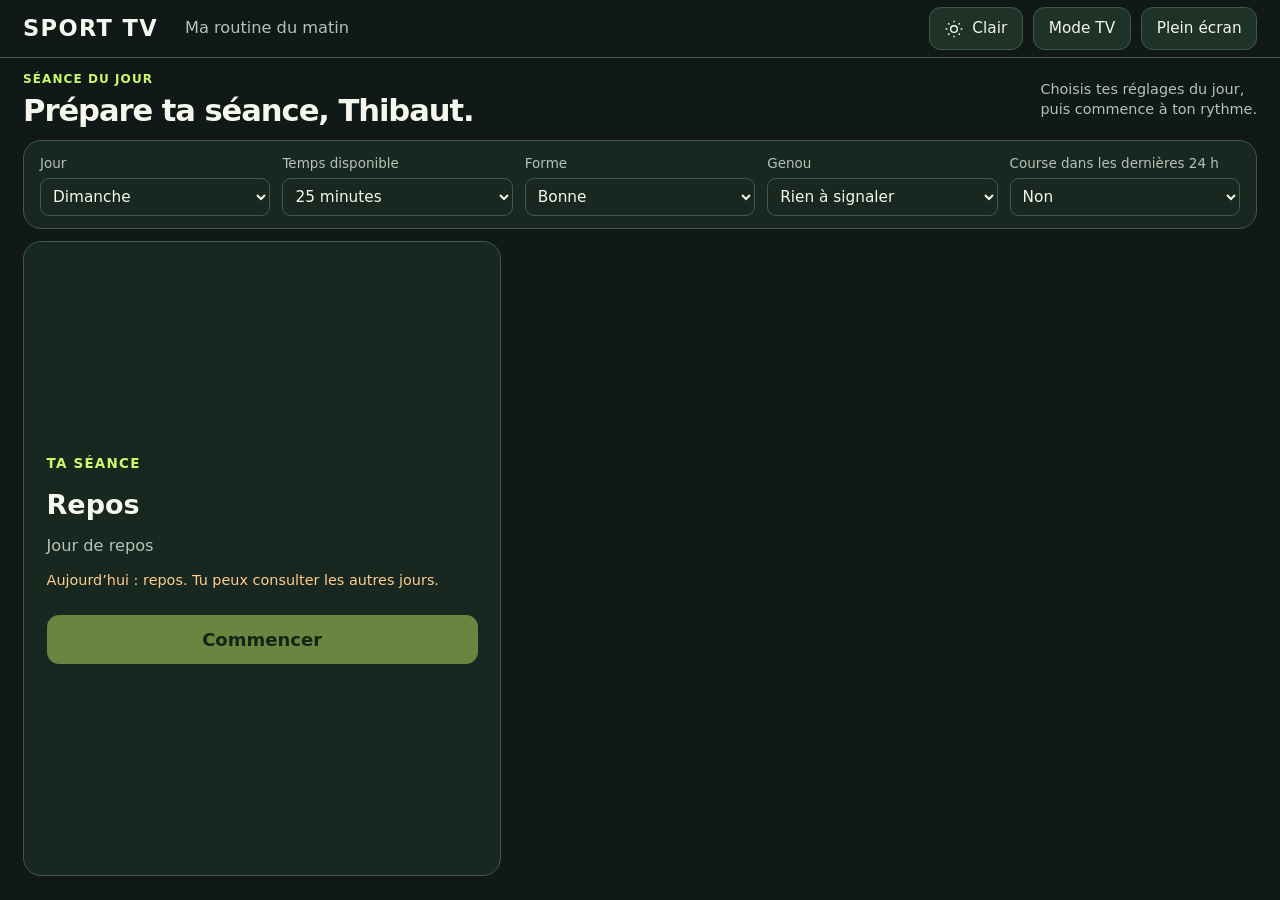
==== index.html @ ca25af17 "Add remote-friendly TV settings and focus navigation" ====
<!doctype html><html lang="fr"><head><meta charset="utf-8"><meta name="viewport" content="width=device-width,initial-scale=1"><title>Sport TV — Ma séance</title><link rel="stylesheet" href="style.css?v=remote-1"><link rel="icon" href="data:image/svg+xml,%3Csvg xmlns='http://www.w3.org/2000/svg' viewBox='0 0 32 32'%3E%3Crect width='32' height='32' rx='8' fill='%23101918'/%3E%3Cpath d='M8 11v10m16-10v10M8 16h16' stroke='%23cafa68' stroke-width='4'/%3E%3C/svg%3E"></head><body class="home-active"><header><strong>SPORT TV</strong><span>Ma routine du matin</span><div class="header-actions"><button id="theme-toggle" type="button" aria-label="Passer au thème clair" aria-pressed="false"><svg class="sun" viewBox="0 0 24 24" aria-hidden="true"><circle cx="12" cy="12" r="4"/><path d="M12 2v2m0 16v2M2 12h2m16 0h2M5 5l1.5 1.5m11 11L19 19M5 19l1.5-1.5m11-11L19 5"/></svg><svg class="moon" viewBox="0 0 24 24" aria-hidden="true"><path d="M20.5 14.2A9 9 0 0 1 9.8 3.5 9 9 0 1 0 20.5 14.2Z"/></svg><span class="theme-label">Clair</span></button><button id="tv-toggle" type="button" aria-pressed="false">Mode TV</button><button id="fullscreen">Plein écran</button></div></header><main><section id="setup"><div class="home-heading"><div><p class="eyebrow">SÉANCE DU JOUR</p><h1>Prépare ta séance, Thibaut.</h1></div><p class="muted">Choisis tes réglages du jour,<br>puis commence à ton rythme.</p></div><p id="tv-help" class="muted" hidden>Flèches : se déplacer · OK : ouvrir et valider · Retour : fermer un choix</p><div class="settings"><label>Jour<select id="day"></select></label><label>Temps disponible<select id="duration" autocomplete="off"><option value="20">20 minutes</option><option value="25" selected>25 minutes</option><option value="30">30 minutes</option></select></label><label>Forme<select id="energy" autocomplete="off"><option value="good">Bonne</option><option value="medium">Moyenne</option><option value="tired">Fatigué</option></select></label><label>Genou<select id="knee" autocomplete="off"><option value="ok">Rien à signaler</option><option value="discomfort">Gêne</option><option value="pain">Douleur</option></select></label><label>Course dans les dernières 24 h<select id="run" autocomplete="off"><option value="no">Non</option><option value="yes">Oui</option></select></label></div><div class="home-content"><section class="session-card"><p class="eyebrow">TA SÉANCE</p><h2 id="title"></h2><p id="summary"></p><p id="notice" role="status"></p><p id="applied" class="muted" role="status"></p><button class="primary" id="start" disabled>Commencer</button></section><section class="demo-library"><h2>Apprendre les gestes</h2><p class="muted">Ouvre une démonstration avant de commencer, à ton rythme.</p><div id="demo-list" class="demo-list"></div></section></div><section class="home-preview"><h2>Au programme</h2><ol id="preview"></ol></section></section><section id="player" hidden>
 <div class="session-status"><p class="eyebrow" id="phase"></p><progress id="progress" max="100" value="0" aria-label="Progression de la séance"></progress><span id="progress-label" aria-hidden="true">0 %</span></div>
 <div class="session-heading"><h1 id="exercise"></h1><p id="target"></p></div>
 <div id="stage" class="stage"><strong id="stage-title"></strong><p id="stage-help"></p></div>
 <div class="work">
  <aside id="demo-panel" class="media-card" hidden>
   <div id="demo-video" class="video-frame"></div>
   <div class="video-tools"><div id="demo-choices" class="demo-choices"></div><p id="demo-status" class="video-status" role="status"></p><div class="video-links"><button id="watch">Observer le geste — pause</button><div class="source-links"><a id="demo-original" target="_blank" rel="noopener noreferrer">Vidéo originale</a><a id="demo-source" target="_blank" rel="noopener noreferrer"></a></div></div></div>
  </aside>
  <aside id="rest-panel" class="rest-panel" hidden aria-label="Moment de récupération"><div class="rest-orb" aria-hidden="true"><span class="rest-orb-core"></span></div><p class="eyebrow">UNE PAUSE POUR TOI</p><h2>Souffle, Thibaut.</h2><p>Respire naturellement.<br>Relâche les épaules et récupère à ton rythme.</p><p class="muted">Le compte à rebours te donne le départ du prochain mouvement.</p></aside>
  <div class="timer-card"><div id="clock-face" class="clock-face"><div class="clock-content"><div id="clock" role="timer" aria-label="Temps restant"></div><p id="clock-label">Temps restant</p></div></div></div>
  <aside class="technique-card"><h2>Le bon geste</h2><p id="cue"></p><div id="demo-guidance" hidden><ul id="demo-points" class="demo-points"></ul><p id="demo-avoid" class="avoid"></p><p id="demo-note" class="muted"></p></div></aside>
 </div>
 <p id="motivation" class="motivation" hidden></p>
 <div class="session-footer"><p id="next"></p><div class="actions"><button class="primary" id="pause">Pause</button><button id="skip">Passer</button><button id="easy">Plus facile</button><button id="stop">Arrêter</button></div></div>
 <p class="session-hint muted"><span class="keyboard-hint">Espace : pause · Flèche droite : passer</span><span class="remote-hint" hidden>Flèches : choisir une commande · OK : activer</span> · Arrête si une douleur apparaît.</p>
</section><section id="finish" hidden><p class="eyebrow">BILAN</p><h1 id="result"></h1><label>Difficulté<select id="difficulty"><option>Adaptée</option><option>Trop facile</option><option>Trop difficile</option></select></label><label>Genou pendant la séance<select id="feedback-knee"><option>Rien à signaler</option><option>Gêne</option><option>Douleur</option></select></label><button id="download" class="primary">Télécharger mon bilan</button><button id="back">Retour au programme</button><p class="muted">Le bilan reste sur cet appareil. Transmets le fichier à Hermès pour adapter les prochaines séances.</p></section><dialog id="demo-dialog" aria-labelledby="dialog-title"><div class="dialog-heading"><h2 id="dialog-title"></h2><button id="close-demo" aria-label="Fermer la démonstration">Fermer</button></div><div id="dialog-video" class="video-frame"></div><p id="dialog-status" class="video-status" role="status"></p><ul id="dialog-points" class="demo-points"></ul><p id="dialog-avoid" class="avoid"></p><p id="dialog-note" class="muted"></p><div class="source-links"><a id="dialog-original" target="_blank" rel="noopener noreferrer">Vidéo originale</a><a id="dialog-source" target="_blank" rel="noopener noreferrer"></a></div><p class="muted">Observe le geste sans chercher à suivre la vitesse du modèle. Arrête tout mouvement douloureux.</p></dialog><div id="tv-options" class="tv-overlay" hidden><section class="tv-options-card" role="dialog" aria-modal="true" aria-labelledby="tv-options-title"><h2 id="tv-options-title">Choisir</h2><p class="muted">Flèches pour choisir · OK pour valider</p><div id="tv-option-list"></div><button id="tv-options-close" type="button">Annuler</button></section></div><p id="error" role="alert"></p></main><script type="module" src="app.js?v=remote-1"></script></body></html>
---- style.css ----
:root{color-scheme:dark;--bg:#101918;--panel:#182720;--soft:#1f3228;--text:#f5f6ed;--muted:#b5c2ba;--border:#41594b;--accent:#cafa68;--ink:#14210a;--warn:#ffce8e;--warn-bg:#30291e;--danger:#ff9b94;--danger-bg:#352020;font:18px/1.5 system-ui,sans-serif;background:var(--bg);color:var(--text)}
:root[data-theme="light"]{color-scheme:light;--bg:#f3f1e9;--panel:#fcfbf6;--soft:#e1e7d5;--text:#14281e;--muted:#4d6256;--border:#bbc7b8;--accent:#315f3b;--ink:#fff;--warn:#744313;--warn-bg:#efe3cf;--danger:#9e3029;--danger-bg:#f3e2de}
*{box-sizing:border-box}body{margin:0}button,select{font:inherit}button{cursor:pointer;padding:.7rem 1.15rem;border:1px solid var(--border);border-radius:.65rem;background:var(--soft);color:var(--text)}button:hover{filter:brightness(1.12)}button:disabled{opacity:.45;cursor:not-allowed}.primary{background:var(--accent);color:var(--ink);border-color:var(--accent);font-weight:750}button:focus-visible,select:focus-visible,summary:focus-visible,a:focus-visible{outline:3px solid var(--accent);outline-offset:4px}[hidden]{display:none!important}
header{display:flex;align-items:center;gap:1.5rem;padding:.7rem 2vw;border-bottom:1px solid var(--border)}header strong{font-size:1.25rem;letter-spacing:.06em}header>span{color:var(--muted);font-size:.9rem}.header-actions{margin-left:auto;display:flex;gap:.6rem;align-items:center}.header-actions button{font-size:.85rem;padding:.5rem .8rem}#theme-toggle{display:flex;align-items:center;gap:.45rem}#theme-toggle svg{width:20px;height:20px;fill:none;stroke:currentColor;stroke-width:1.7}:root:not([data-theme="light"]) .moon,:root[data-theme="light"] .sun{display:none}
main{max-width:1400px;margin:auto;padding:2rem 3vw}h1{font-size:clamp(2.1rem,4vw,4rem);line-height:1.1;letter-spacing:-.035em;margin:.5rem 0 1.3rem}h2{font-size:1.5rem}.eyebrow{color:var(--accent);letter-spacing:.09em;font-weight:700}.muted{color:var(--muted)}a{color:var(--accent);text-underline-offset:3px}label{color:var(--muted);display:block}select{display:block;width:100%;margin:.4rem 0 .8rem;padding:.7rem;background:var(--panel);color:var(--text);border:1px solid var(--border);border-radius:.5rem}.settings{display:flex;flex-wrap:wrap;gap:1rem;margin:1.5rem 0}.settings label{flex:1 1 150px}.settings select{font-size:1rem}details{margin:2rem 0}summary{cursor:pointer}#notice,#error{color:var(--warn)}#error:empty{display:none}
.demo-library{margin:2.5rem 0;border-top:1px solid var(--border);padding-top:1rem}.demo-list{display:flex;gap:.8rem;flex-wrap:wrap}.demo-list button{text-align:left}.video-frame{aspect-ratio:16/9;width:100%;background:#080d0b;border:1px solid var(--border);border-radius:.7rem;overflow:hidden}.video-frame>div,.video-frame iframe{width:100%;height:100%}.video-frame iframe{border:0;display:block}.video-status{font-size:.8rem;color:var(--muted);margin:.4rem 0;line-height:1.3}.source-links{display:flex;flex-wrap:wrap;gap:.4rem .8rem;font-size:.75rem;line-height:1.25}.demo-choices{display:flex;flex-wrap:wrap;gap:.4rem;margin:.5rem 0}.demo-choices:empty{display:none}.demo-choices button{font-size:.75rem;padding:.35rem .55rem;line-height:1.2}.demo-choices button[aria-pressed="true"]{border-color:var(--accent);color:var(--accent)}
dialog{max-width:950px;width:calc(100% - 2rem);max-height:90vh;overflow:auto;background:var(--panel);color:var(--text);border:1px solid var(--border);border-radius:1rem;padding:1.5rem}dialog::backdrop{background:#000b}.dialog-heading{display:flex;justify-content:space-between;gap:1rem;align-items:center}.dialog-heading h2{margin:.3rem 0 1rem}.demo-points{padding-left:1.3rem}.demo-points li{padding:.2rem 0}.avoid{border-left:3px solid var(--warn);padding:.4rem .7rem;color:var(--warn);background:var(--warn-bg)}
/* Shared structure; narrow screens keep all content in normal page flow. */
.session-status{display:flex;align-items:center;gap:1rem}.session-status .eyebrow{margin:0;font-size:.8rem}.session-status progress{flex:1;min-width:60px;width:100%;height:8px;accent-color:var(--accent)}#progress-label{font-size:.8rem;color:var(--muted);white-space:nowrap}.session-heading{display:flex;align-items:center;gap:1.5rem;margin:.8rem 0}.session-heading h1{margin:0;flex:1}#target{color:var(--muted);max-width:38ch;font-size:1rem;margin:0}.stage{border:1px solid var(--border);border-left:4px solid var(--accent);border-radius:.65rem;background:var(--soft);padding:.6rem .85rem;display:flex;align-items:center;gap:1rem;margin-bottom:1rem}.stage strong{color:var(--accent);font-size:1.15rem;white-space:nowrap}.stage p{font-size:.8rem;line-height:1.3;margin:0}.stage[data-phase="Préparation"]{border-color:var(--warn);background:var(--warn-bg)}.stage[data-phase="Préparation"] strong{color:var(--warn)}
.work{display:grid;grid-template-columns:minmax(0,1.6fr) minmax(0,1fr);grid-template-rows:minmax(130px,.6fr) minmax(0,1.4fr);gap:.8rem;align-items:stretch}.media-card,.rest-panel{grid-column:1;grid-row:1 / 3;min-width:0;min-height:0;border:1px solid var(--border);border-radius:1rem;background:var(--panel);padding:.65rem}.media-card{display:flex;flex-direction:column;gap:.5rem}.media-card .video-frame{flex:1;min-height:140px;aspect-ratio:auto}.video-tools{flex:none}.video-links{display:flex;align-items:center;gap:.7rem;flex-wrap:wrap}.video-links #watch{font-size:.75rem;padding:.35rem .55rem;white-space:nowrap}
.timer-card{grid-column:2;grid-row:1;background:var(--panel);border:1px solid var(--border);border-radius:1rem;display:grid;place-items:center;min-height:0;padding:.5rem}.clock-face{--remaining:360deg;display:grid;place-items:center;position:relative;width:clamp(110px,21vh,210px);max-width:100%;aspect-ratio:1;border-radius:50%;background:conic-gradient(var(--accent) var(--remaining),var(--border) 0)}.clock-face::before{content:'';position:absolute;inset:6px;background:var(--panel);border-radius:50%}.clock-content{position:relative;text-align:center}#clock{font-size:clamp(34px,5.4vh,60px);font-weight:750;font-variant-numeric:tabular-nums;line-height:1.1;letter-spacing:-.05em}#clock-label{font-size:clamp(12px,1.5vh,17px);margin:.3rem 0 0;color:var(--muted)}
.technique-card{grid-column:2;grid-row:2;min-width:0;min-height:0;background:var(--panel);border:1px solid var(--border);border-radius:1rem;padding:1rem}.technique-card h2{font-size:1.3rem;line-height:1.1;margin:0 0 .7rem}#cue{font-size:1rem;line-height:1.35;margin:0}.technique-card .demo-points{font-size:.9rem;line-height:1.3;margin:.65rem 0}.technique-card .avoid{font-size:.8rem;line-height:1.3;margin:.65rem 0}#demo-note{font-size:.75rem;line-height:1.3;margin:0}.motivation{background:var(--accent);color:var(--ink);font-weight:700;padding:.6rem 1rem;border-radius:.7rem;font-size:1.1rem;line-height:1.25;margin:.8rem 0}.session-footer{display:flex;align-items:center;justify-content:space-between;gap:1rem;margin-top:.8rem;padding:.6rem .8rem;background:var(--panel);border:1px solid var(--border);border-radius:.8rem}#next{font-size:.9rem;color:var(--muted);margin:0}.actions{display:flex;flex-wrap:wrap;gap:.5rem}.actions button{font-size:.9rem;padding:.55rem .9rem}#stop{color:var(--danger);background:var(--danger-bg);border-color:var(--danger)}.session-hint{font-size:.7rem;margin:.4rem 0 0}
/* Quiet decorative recovery animation, without a prescribed breathing cadence. */
.rest-panel{display:flex;flex-direction:column;align-items:center;justify-content:center;text-align:center;background:var(--soft);gap:.65rem;overflow:hidden}.rest-panel p,.rest-panel h2{margin:0}.rest-panel h2{font-size:clamp(26px,3.4vh,42px)}.rest-panel .eyebrow{font-size:.8rem}.rest-panel .muted{max-width:40ch;font-size:.85rem}.rest-orb{position:relative;width:clamp(120px,24vh,240px);aspect-ratio:1;display:grid;place-items:center;margin:.4rem auto}.rest-orb::before,.rest-orb::after{content:'';position:absolute;inset:0;border:1px solid var(--accent);opacity:.5;border-radius:50%;animation:rest-drift 7s ease-in-out infinite}.rest-orb::after{inset:13%;animation-delay:-3.5s}.rest-orb-core{width:54%;aspect-ratio:1;border-radius:50%;background:radial-gradient(circle at 35% 30%,#e4fab5,#a1d85c 55%,#587d3e);animation:rest-glow 7s ease-in-out infinite}@keyframes rest-drift{0%,100%{transform:scale(.94);opacity:.4}50%{transform:scale(1.06);opacity:.8}}@keyframes rest-glow{0%,100%{transform:scale(.95)}50%{transform:scale(1.06)}}.rest-panel.is-paused .rest-orb::before,.rest-panel.is-paused .rest-orb::after,.rest-panel.is-paused .rest-orb-core{animation-play-state:paused}@media(prefers-reduced-motion:reduce){.rest-orb::before,.rest-orb::after,.rest-orb-core{animation:none}}
/* Theme 2: timer / video / guidance on wide displays. */
@media(min-width:900px) and (min-height:600px){
 :root[data-theme="light"] #player .work{grid-template-columns:minmax(0,.7fr) minmax(0,1.4fr) minmax(0,1fr)}
 :root[data-theme="light"] #player .timer-card{grid-column:1;grid-row:1 / 3;background:var(--soft)}
 :root[data-theme="light"] #player .clock-face::before{background:var(--soft)}
 :root[data-theme="light"] #player .media-card,:root[data-theme="light"] #player .rest-panel{grid-column:2}
 :root[data-theme="light"] #player .technique-card{grid-column:3;grid-row:1 / 3;display:flex;flex-direction:column;justify-content:center}
}
/* Landscape TV / desktop: all workout rows share the available height. */
@media(min-width:900px) and (min-height:600px){
 body.session-active header{height:58px;padding:5px 1.8vw}body.session-active main{max-width:none;padding:12px 1.8vw}
 #player{height:calc(100dvh - 82px);display:grid;grid-template-rows:auto auto auto minmax(0,1fr) auto auto auto;gap:8px;font-size:clamp(14px,1.7vh,19px);line-height:1.3}
 #player .session-heading{margin:0;min-height:48px}#player .session-heading h1{font-size:clamp(26px,3.8vh,43px)}#player #target{font-size:clamp(13px,1.75vh,20px)}
 #player .stage{margin:0;padding:6px 10px}#player .stage strong{font-size:clamp(15px,2vh,23px)}#player .stage p{font-size:clamp(12px,1.55vh,17px)}
 #player .work{min-height:0;gap:10px}#player .media-card{padding:7px;gap:5px}#player .media-card .video-frame{min-height:80px}
 #player .technique-card{padding:clamp(10px,1.6vh,18px)}#player .technique-card h2{font-size:clamp(19px,2.6vh,29px);margin-bottom:8px}
 #player #cue{font-size:clamp(14px,1.85vh,21px)}#player .demo-points{font-size:clamp(13px,1.75vh,20px);margin:8px 0;padding-left:20px}#player .demo-points li{padding:2px 0}
 #player .avoid{font-size:clamp(12px,1.55vh,17px);margin:7px 0;padding:5px 8px}#player #demo-note{font-size:clamp(11px,1.45vh,16px)}
 #player .demo-choices{margin:0 0 4px;gap:4px}#player .demo-choices button{font-size:clamp(11px,1.35vh,14px);padding:4px 7px}#player .video-status{font-size:clamp(11px,1.3vh,14px);margin:3px 0}#player .source-links{font-size:clamp(10px,1.2vh,13px)}#player #watch{font-size:clamp(11px,1.3vh,14px);padding:4px 7px}
 #player .clock-face{width:clamp(100px,18vh,185px)}#player #clock{font-size:clamp(38px,6.6vh,74px)}
 #player .motivation{margin:0;padding:8px 12px;font-size:clamp(15px,2vh,23px)}#player .session-footer{margin:0;padding:7px 10px}#player #next{font-size:clamp(12px,1.55vh,18px)}#player .actions button{font-size:clamp(13px,1.65vh,18px);padding:7px 14px}
 #player .session-hint{font-size:11px;margin:0}#player .rest-panel{padding:10px;font-size:clamp(15px,2vh,22px)}
 body.session-active #error:not(:empty){position:fixed;top:60px;left:2vw;right:2vw;z-index:5;padding:10px;background:var(--warn-bg);border:1px solid var(--warn);border-radius:8px;font-size:14px}
 :root[data-theme="light"] #player .clock-face{width:min(100%,27vh)}
 :root[data-theme="light"] #player{grid-template-rows:auto auto auto minmax(0,1fr) auto auto}
 :root[data-theme="light"] #player .timer-card{display:flex;flex-direction:column;justify-content:space-evenly;gap:18px;padding:18px}
 :root[data-theme="light"] #player .timer-card #target{max-width:none;text-align:center;font-size:clamp(16px,2vh,24px);padding-top:14px;border-top:1px solid var(--border);width:100%}
 :root[data-theme="light"] #player .timer-card #motivation{background:transparent;color:var(--text);padding:14px 0 0;border-top:1px solid var(--border);width:100%;font-size:clamp(17px,2.1vh,25px)}
 #player .technique-card{display:flex;flex-direction:column;justify-content:center}
}
@media(max-width:1099px){.work{grid-template-columns:minmax(0,1.3fr) minmax(0,1fr)}}
@media(min-width:900px) and (min-height:600px) and (max-height:760px){
 #player .work{grid-template-columns:minmax(0,.6fr) minmax(0,1.2fr) minmax(0,1fr)}
 #player .timer-card{grid-column:1;grid-row:1 / 3}
 #player .media-card,#player .rest-panel{grid-column:2}
 #player .technique-card{grid-column:3;grid-row:1 / 3}
 #player .clock-face{width:min(100%,20vh)}
 #player .rest-orb{width:clamp(90px,18vh,150px)}
 #player .rest-panel{font-size:14px;gap:6px}#player .rest-panel .muted{font-size:12px}
 :root[data-theme="light"] #player .timer-card{padding:8px;gap:6px}
 :root[data-theme="light"] #player .timer-card #target,:root[data-theme="light"] #player .timer-card #motivation{font-size:12px;padding-top:6px}
 :root[data-theme="light"] #player .clock-face{width:min(100%,16vh)}
 :root[data-theme="light"] #player #clock{font-size:32px}
}
@media(max-width:899px),(max-height:599px){.work{grid-template-columns:1fr;grid-template-rows:auto;gap:1rem}.media-card,.rest-panel,.timer-card,.technique-card{grid-column:1;grid-row:auto}.timer-card{grid-row:1}.media-card .video-frame{aspect-ratio:16/9;min-height:0;flex:auto}.clock-face{width:150px}.session-heading{display:block}.session-heading #target{margin:.5rem 0}.stage{display:block}.stage p{margin:.3rem 0 0}.session-footer{flex-wrap:wrap}.actions{width:100%}.actions button{flex:1}.rest-panel{min-height:320px}.session-status .eyebrow{letter-spacing:0}.session-status{gap:.5rem}header>span{display:none}main{padding:1.2rem 4vw}}
@media(max-width:500px){header{gap:.5rem;padding:.7rem 4vw}header strong{font-size:1rem}.header-actions{gap:.35rem}.header-actions button{font-size:.75rem;padding:.45rem .5rem}.theme-label{display:none}.session-heading h1{font-size:2rem}.actions{display:grid;grid-template-columns:1fr 1fr}.source-links{font-size:.7rem}.video-links{gap:.5rem}.session-status progress{min-width:40px}}

/* Start screen: controls, session, demonstrations and programme in one desktop view. */
.home-heading{display:flex;align-items:center;justify-content:space-between;gap:1rem}.home-heading .eyebrow{margin:0 0 .35rem}.home-heading h1{font-size:clamp(26px,3vw,42px);margin:0}.home-heading>.muted{font-size:.9rem;line-height:1.4;margin:0}
.home-content{display:grid;grid-template-columns:minmax(0,.9fr) minmax(0,1.4fr);gap:1rem}.session-card,#setup .demo-library,.home-preview{background:var(--panel);border:1px solid var(--border);border-radius:1rem;padding:1.2rem;min-width:0}.session-card>.eyebrow{font-size:.75rem;margin:0 0 .4rem}.session-card #title{margin:.4rem 0;font-size:1.6rem;line-height:1.2}.session-card #summary{color:var(--muted);font-size:.9rem}.session-card #notice,.session-card #applied{font-size:.85rem;line-height:1.35}.session-card #applied:empty{display:none}.session-card #start{margin-top:.5rem;width:100%}
#setup .demo-library{margin:0}#setup .demo-library h2{margin:0 0 .4rem;font-size:1.3rem}#setup .demo-library>.muted{font-size:.85rem;margin:0 0 .8rem}#setup .demo-list{display:grid;grid-template-columns:repeat(3,minmax(0,1fr));gap:.55rem}#setup .demo-list button{font-size:.8rem;line-height:1.25;padding:.65rem .75rem;background:var(--soft)}
.home-preview{display:flex;align-items:center;gap:1rem;margin-top:1rem}.home-preview h2{font-size:1rem;margin:0;white-space:nowrap}.home-preview ol{display:flex;flex-wrap:wrap;gap:.45rem;margin:0;padding:0;list-style:none}.home-preview li{font-size:.8rem;padding:.35rem .6rem;border:1px solid var(--border);border-radius:.5rem;color:var(--muted)}.home-preview:has(ol:empty){display:none}
@media(min-width:900px) and (min-height:600px){
 body.home-active header{height:58px;padding:5px 1.8vw}body.home-active main{max-width:none;padding:12px 1.8vw}
 #setup{height:calc(100dvh - 82px);display:grid;grid-template-rows:auto auto minmax(0,1fr) auto;gap:12px;font-size:clamp(14px,1.65vh,19px)}
 #setup .home-heading h1{font-size:clamp(26px,3.4vh,39px)}#setup .home-heading .eyebrow{font-size:12px}#setup .home-heading>.muted{font-size:clamp(12px,1.6vh,17px)}
 #setup .settings{display:grid;grid-template-columns:repeat(5,minmax(0,1fr));gap:12px;margin:0;padding:12px 16px;border:1px solid var(--border);border-radius:1rem;background:var(--panel)}#setup .settings label{font-size:clamp(12px,1.5vh,16px)}#setup .settings select{font-size:clamp(13px,1.7vh,18px);margin:5px 0 0;padding:8px}
 #setup .home-content{min-height:0;gap:12px}#setup .session-card,#setup .demo-library{padding:clamp(14px,2.5vh,28px);display:flex;flex-direction:column;justify-content:center;min-height:0}
 #setup .session-card #title{font-size:clamp(23px,3vh,34px);margin:8px 0}#setup .session-card #summary{font-size:clamp(13px,1.8vh,19px);margin:5px 0}#setup .session-card #notice,#setup .session-card #applied{font-size:clamp(12px,1.6vh,17px);margin:8px 0}#setup .session-card #start{font-size:clamp(16px,2vh,22px);margin-top:16px;padding:10px}
 #setup .demo-library h2{font-size:clamp(21px,2.7vh,30px)}#setup .demo-library>.muted{font-size:clamp(12px,1.6vh,17px);margin:0 0 14px}#setup .demo-list{gap:10px}#setup .demo-list button{font-size:clamp(12px,1.7vh,18px);padding:clamp(9px,1.6vh,18px) 12px}
 #setup .home-preview{margin:0;padding:10px 14px;gap:16px}#setup .home-preview h2{font-size:14px}#setup .home-preview li{font-size:clamp(12px,1.4vh,16px);padding:5px 8px}
 body.home-active #error:not(:empty){position:fixed;bottom:10px;left:2vw;right:2vw;padding:10px;background:var(--warn-bg);border:1px solid var(--warn);border-radius:8px;font-size:14px;z-index:5}
}
@media(min-width:900px) and (min-height:600px) and (max-height:760px){
 #setup{gap:8px}#setup .settings{padding:8px 12px}#setup .session-card,#setup .demo-library{padding:12px}#setup .demo-list{gap:6px}#setup .demo-list button{font-size:12px;padding:8px}#setup .demo-library>.muted{margin-bottom:8px}#setup .home-preview{padding:7px 10px;gap:10px}#setup .session-card #start{margin-top:8px}
}
@media(max-width:1099px){#setup .demo-list{grid-template-columns:repeat(2,minmax(0,1fr))}}
@media(max-width:899px),(max-height:599px){.home-heading{display:block}.home-heading>.muted{margin-top:.7rem}.home-heading>.muted br{display:none}.home-content{grid-template-columns:1fr}.home-preview{display:block}.home-preview h2{margin-bottom:.6rem}}


.exercise-illustration{display:block;width:100%;height:100%;object-fit:contain;background:#101918}
/* TV controls bypass native select popups, which some remote browsers cannot open. */
.tv-setting{display:block;width:100%;margin:.4rem 0 .8rem;text-align:left;min-height:48px}
.tv-mode button:focus,.tv-mode a:focus{outline:4px solid var(--accent);outline-offset:3px;box-shadow:0 0 0 7px var(--bg)}
.tv-mode #tv-help{font-size:clamp(13px,1.6vh,18px);margin:0}
.tv-overlay{position:fixed;inset:0;z-index:30;background:#000c;display:flex;align-items:center;justify-content:center;padding:3vh 4vw}
.tv-options-card{width:min(600px,100%);max-height:94vh;overflow:auto;padding:24px;background:var(--panel);color:var(--text);border:2px solid var(--accent);border-radius:1rem}
.tv-options-card h2{margin:0}.tv-options-card>p{margin:8px 0 16px}
#tv-option-list{display:grid;gap:10px;margin:10px 8px 20px}
#tv-option-list button{min-height:44px;text-align:left;padding:8px 16px}
#tv-option-list button[aria-pressed="true"]{background:var(--accent);color:var(--ink);font-weight:750}
.tv-mode #tv-toggle[aria-pressed="true"]{border-color:var(--accent);color:var(--accent)}
@media(min-width:900px) and (min-height:600px){
 .tv-mode #setup{grid-template-rows:auto auto auto minmax(0,1fr) auto}
 .tv-mode #setup .tv-setting{font-size:clamp(13px,1.7vh,18px);margin:5px 0 0;padding:8px;min-height:44px}
}
/* Keep the larger exercise catalogue within the existing home cards. */
@media(min-width:900px) and (min-height:600px){
 #setup .demo-list{overflow:auto;min-height:0;max-height:100%;grid-template-columns:repeat(3,minmax(0,1fr));gap:6px}
 #setup .demo-list button{font-size:clamp(11px,1.45vh,16px);padding:7px 9px}
 #setup .home-preview ol{flex-wrap:wrap;gap:5px}
 #setup .home-preview li{font-size:clamp(11px,1.3vh,15px)}
}
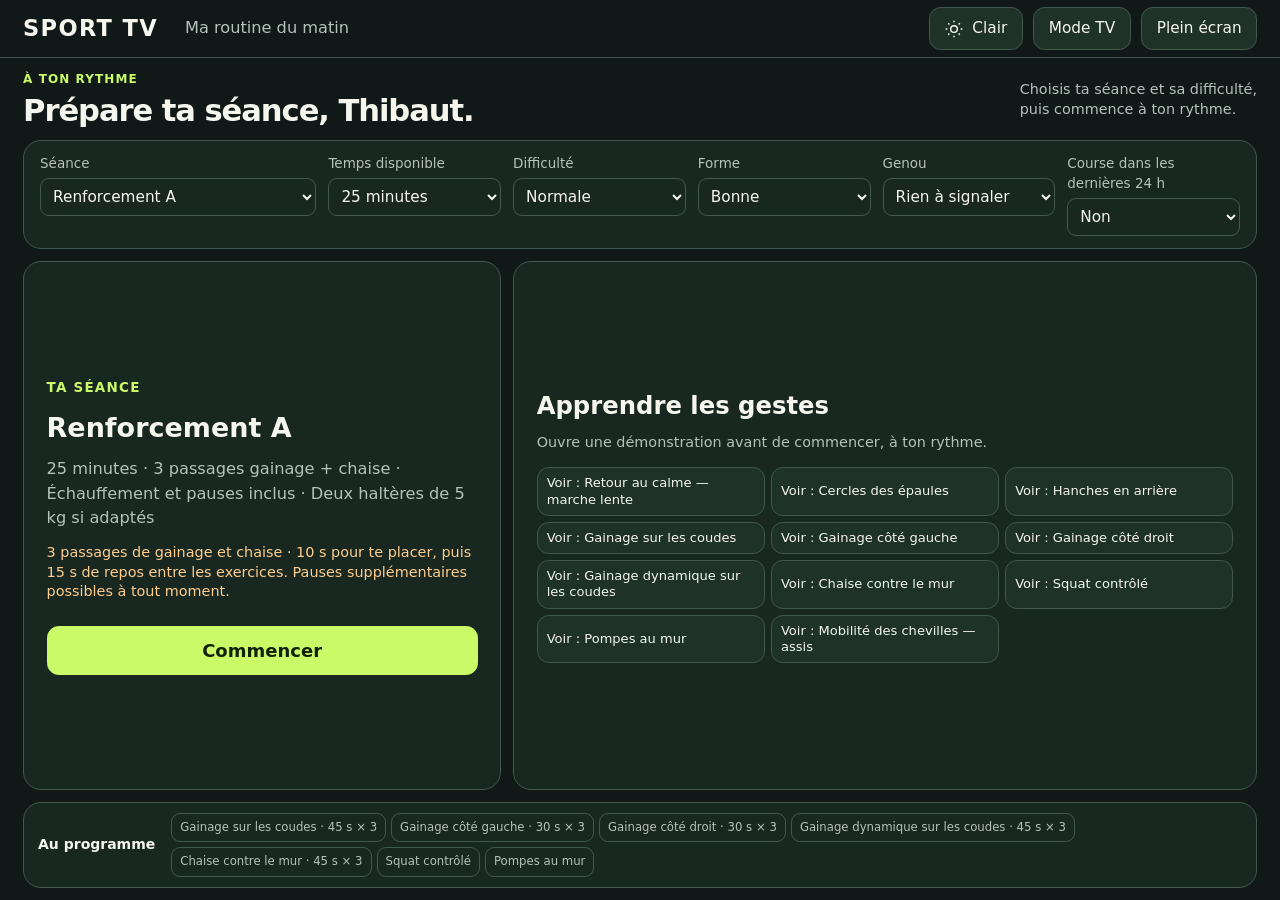
==== commit dd33b764: "Let users choose sessions and difficulty without calendar restrictions" ====
--- a/index.html
+++ b/index.html
@@ -1,4 +1,4 @@
-<!doctype html><html lang="fr"><head><meta charset="utf-8"><meta name="viewport" content="width=device-width,initial-scale=1"><title>Sport TV — Ma séance</title><link rel="stylesheet" href="style.css?v=remote-1"><link rel="icon" href="data:image/svg+xml,%3Csvg xmlns='http://www.w3.org/2000/svg' viewBox='0 0 32 32'%3E%3Crect width='32' height='32' rx='8' fill='%23101918'/%3E%3Cpath d='M8 11v10m16-10v10M8 16h16' stroke='%23cafa68' stroke-width='4'/%3E%3C/svg%3E"></head><body class="home-active"><header><strong>SPORT TV</strong><span>Ma routine du matin</span><div class="header-actions"><button id="theme-toggle" type="button" aria-label="Passer au thème clair" aria-pressed="false"><svg class="sun" viewBox="0 0 24 24" aria-hidden="true"><circle cx="12" cy="12" r="4"/><path d="M12 2v2m0 16v2M2 12h2m16 0h2M5 5l1.5 1.5m11 11L19 19M5 19l1.5-1.5m11-11L19 5"/></svg><svg class="moon" viewBox="0 0 24 24" aria-hidden="true"><path d="M20.5 14.2A9 9 0 0 1 9.8 3.5 9 9 0 1 0 20.5 14.2Z"/></svg><span class="theme-label">Clair</span></button><button id="tv-toggle" type="button" aria-pressed="false">Mode TV</button><button id="fullscreen">Plein écran</button></div></header><main><section id="setup"><div class="home-heading"><div><p class="eyebrow">SÉANCE DU JOUR</p><h1>Prépare ta séance, Thibaut.</h1></div><p class="muted">Choisis tes réglages du jour,<br>puis commence à ton rythme.</p></div><p id="tv-help" class="muted" hidden>Flèches : se déplacer · OK : ouvrir et valider · Retour : fermer un choix</p><div class="settings"><label>Jour<select id="day"></select></label><label>Temps disponible<select id="duration" autocomplete="off"><option value="20">20 minutes</option><option value="25" selected>25 minutes</option><option value="30">30 minutes</option></select></label><label>Forme<select id="energy" autocomplete="off"><option value="good">Bonne</option><option value="medium">Moyenne</option><option value="tired">Fatigué</option></select></label><label>Genou<select id="knee" autocomplete="off"><option value="ok">Rien à signaler</option><option value="discomfort">Gêne</option><option value="pain">Douleur</option></select></label><label>Course dans les dernières 24 h<select id="run" autocomplete="off"><option value="no">Non</option><option value="yes">Oui</option></select></label></div><div class="home-content"><section class="session-card"><p class="eyebrow">TA SÉANCE</p><h2 id="title"></h2><p id="summary"></p><p id="notice" role="status"></p><p id="applied" class="muted" role="status"></p><button class="primary" id="start" disabled>Commencer</button></section><section class="demo-library"><h2>Apprendre les gestes</h2><p class="muted">Ouvre une démonstration avant de commencer, à ton rythme.</p><div id="demo-list" class="demo-list"></div></section></div><section class="home-preview"><h2>Au programme</h2><ol id="preview"></ol></section></section><section id="player" hidden>
+<!doctype html><html lang="fr"><head><meta charset="utf-8"><meta name="viewport" content="width=device-width,initial-scale=1"><title>Sport TV — Ma séance</title><link rel="stylesheet" href="style.css?v=free-1"><link rel="icon" href="data:image/svg+xml,%3Csvg xmlns='http://www.w3.org/2000/svg' viewBox='0 0 32 32'%3E%3Crect width='32' height='32' rx='8' fill='%23101918'/%3E%3Cpath d='M8 11v10m16-10v10M8 16h16' stroke='%23cafa68' stroke-width='4'/%3E%3C/svg%3E"></head><body class="home-active"><header><strong>SPORT TV</strong><span>Ma routine du matin</span><div class="header-actions"><button id="theme-toggle" type="button" aria-label="Passer au thème clair" aria-pressed="false"><svg class="sun" viewBox="0 0 24 24" aria-hidden="true"><circle cx="12" cy="12" r="4"/><path d="M12 2v2m0 16v2M2 12h2m16 0h2M5 5l1.5 1.5m11 11L19 19M5 19l1.5-1.5m11-11L19 5"/></svg><svg class="moon" viewBox="0 0 24 24" aria-hidden="true"><path d="M20.5 14.2A9 9 0 0 1 9.8 3.5 9 9 0 1 0 20.5 14.2Z"/></svg><span class="theme-label">Clair</span></button><button id="tv-toggle" type="button" aria-pressed="false">Mode TV</button><button id="fullscreen">Plein écran</button></div></header><main><section id="setup"><div class="home-heading"><div><p class="eyebrow">À TON RYTHME</p><h1>Prépare ta séance, Thibaut.</h1></div><p class="muted">Choisis ta séance et sa difficulté,<br>puis commence à ton rythme.</p></div><p id="tv-help" class="muted" hidden>Flèches : se déplacer · OK : ouvrir et valider · Retour : fermer un choix</p><div class="settings"><label>Séance<select id="session" autocomplete="off"></select></label><label>Temps disponible<select id="duration" autocomplete="off"><option value="20">20 minutes</option><option value="25" selected>25 minutes</option><option value="30">30 minutes</option></select></label><label>Difficulté<select id="intensity" autocomplete="off"><option value="easy">Facile</option><option value="normal" selected>Normale</option><option value="hard">Soutenue</option></select></label><label>Forme<select id="energy" autocomplete="off"><option value="good">Bonne</option><option value="medium">Moyenne</option><option value="tired">Fatigué</option></select></label><label>Genou<select id="knee" autocomplete="off"><option value="ok">Rien à signaler</option><option value="discomfort">Gêne</option><option value="pain">Douleur</option></select></label><label>Course dans les dernières 24 h<select id="run" autocomplete="off"><option value="no">Non</option><option value="yes">Oui</option></select></label></div><div class="home-content"><section class="session-card"><p class="eyebrow">TA SÉANCE</p><h2 id="title"></h2><p id="summary"></p><p id="notice" role="status"></p><p id="applied" class="muted" role="status"></p><button class="primary" id="start" disabled>Commencer</button></section><section class="demo-library"><h2>Apprendre les gestes</h2><p class="muted">Ouvre une démonstration avant de commencer, à ton rythme.</p><div id="demo-list" class="demo-list"></div></section></div><section class="home-preview"><h2>Au programme</h2><ol id="preview"></ol></section></section><section id="player" hidden>
  <div class="session-status"><p class="eyebrow" id="phase"></p><progress id="progress" max="100" value="0" aria-label="Progression de la séance"></progress><span id="progress-label" aria-hidden="true">0 %</span></div>
  <div class="session-heading"><h1 id="exercise"></h1><p id="target"></p></div>
  <div id="stage" class="stage"><strong id="stage-title"></strong><p id="stage-help"></p></div>
@@ -14,5 +14,5 @@
  <p id="motivation" class="motivation" hidden></p>
  <div class="session-footer"><p id="next"></p><div class="actions"><button class="primary" id="pause">Pause</button><button id="skip">Passer</button><button id="easy">Plus facile</button><button id="stop">Arrêter</button></div></div>
  <p class="session-hint muted"><span class="keyboard-hint">Espace : pause · Flèche droite : passer</span><span class="remote-hint" hidden>Flèches : choisir une commande · OK : activer</span> · Arrête si une douleur apparaît.</p>
-</section><section id="finish" hidden><p class="eyebrow">BILAN</p><h1 id="result"></h1><label>Difficulté<select id="difficulty"><option>Adaptée</option><option>Trop facile</option><option>Trop difficile</option></select></label><label>Genou pendant la séance<select id="feedback-knee"><option>Rien à signaler</option><option>Gêne</option><option>Douleur</option></select></label><button id="download" class="primary">Télécharger mon bilan</button><button id="back">Retour au programme</button><p class="muted">Le bilan reste sur cet appareil. Transmets le fichier à Hermès pour adapter les prochaines séances.</p></section><dialog id="demo-dialog" aria-labelledby="dialog-title"><div class="dialog-heading"><h2 id="dialog-title"></h2><button id="close-demo" aria-label="Fermer la démonstration">Fermer</button></div><div id="dialog-video" class="video-frame"></div><p id="dialog-status" class="video-status" role="status"></p><ul id="dialog-points" class="demo-points"></ul><p id="dialog-avoid" class="avoid"></p><p id="dialog-note" class="muted"></p><div class="source-links"><a id="dialog-original" target="_blank" rel="noopener noreferrer">Vidéo originale</a><a id="dialog-source" target="_blank" rel="noopener noreferrer"></a></div><p class="muted">Observe le geste sans chercher à suivre la vitesse du modèle. Arrête tout mouvement douloureux.</p></dialog><div id="tv-options" class="tv-overlay" hidden><section class="tv-options-card" role="dialog" aria-modal="true" aria-labelledby="tv-options-title"><h2 id="tv-options-title">Choisir</h2><p class="muted">Flèches pour choisir · OK pour valider</p><div id="tv-option-list"></div><button id="tv-options-close" type="button">Annuler</button></section></div><p id="error" role="alert"></p></main><script type="module" src="app.js?v=remote-1"></script></body></html>
+</section><section id="finish" hidden><p class="eyebrow">BILAN</p><h1 id="result"></h1><label>Difficulté<select id="difficulty"><option>Adaptée</option><option>Trop facile</option><option>Trop difficile</option></select></label><label>Genou pendant la séance<select id="feedback-knee"><option>Rien à signaler</option><option>Gêne</option><option>Douleur</option></select></label><button id="download" class="primary">Télécharger mon bilan</button><button id="back">Retour au programme</button><p class="muted">Le bilan reste sur cet appareil. Transmets le fichier à Hermès pour adapter les prochaines séances.</p></section><dialog id="demo-dialog" aria-labelledby="dialog-title"><div class="dialog-heading"><h2 id="dialog-title"></h2><button id="close-demo" aria-label="Fermer la démonstration">Fermer</button></div><div id="dialog-video" class="video-frame"></div><p id="dialog-status" class="video-status" role="status"></p><ul id="dialog-points" class="demo-points"></ul><p id="dialog-avoid" class="avoid"></p><p id="dialog-note" class="muted"></p><div class="source-links"><a id="dialog-original" target="_blank" rel="noopener noreferrer">Vidéo originale</a><a id="dialog-source" target="_blank" rel="noopener noreferrer"></a></div><p class="muted">Observe le geste sans chercher à suivre la vitesse du modèle. Arrête tout mouvement douloureux.</p></dialog><div id="tv-options" class="tv-overlay" hidden><section class="tv-options-card" role="dialog" aria-modal="true" aria-labelledby="tv-options-title"><h2 id="tv-options-title">Choisir</h2><p class="muted">Flèches pour choisir · OK pour valider</p><div id="tv-option-list"></div><button id="tv-options-close" type="button">Annuler</button></section></div><p id="error" role="alert"></p></main><script type="module" src="app.js?v=free-1"></script></body></html>
 
--- a/style.css
+++ b/style.css
@@ -68,7 +68,7 @@
  body.home-active header{height:58px;padding:5px 1.8vw}body.home-active main{max-width:none;padding:12px 1.8vw}
  #setup{height:calc(100dvh - 82px);display:grid;grid-template-rows:auto auto minmax(0,1fr) auto;gap:12px;font-size:clamp(14px,1.65vh,19px)}
  #setup .home-heading h1{font-size:clamp(26px,3.4vh,39px)}#setup .home-heading .eyebrow{font-size:12px}#setup .home-heading>.muted{font-size:clamp(12px,1.6vh,17px)}
- #setup .settings{display:grid;grid-template-columns:repeat(5,minmax(0,1fr));gap:12px;margin:0;padding:12px 16px;border:1px solid var(--border);border-radius:1rem;background:var(--panel)}#setup .settings label{font-size:clamp(12px,1.5vh,16px)}#setup .settings select{font-size:clamp(13px,1.7vh,18px);margin:5px 0 0;padding:8px}
+ #setup .settings{display:grid;grid-template-columns:minmax(0,1.6fr) repeat(5,minmax(0,1fr));gap:12px;margin:0;padding:12px 16px;border:1px solid var(--border);border-radius:1rem;background:var(--panel)}#setup .settings label{font-size:clamp(12px,1.5vh,16px)}#setup .settings select{font-size:clamp(13px,1.7vh,18px);margin:5px 0 0;padding:8px}
  #setup .home-content{min-height:0;gap:12px}#setup .session-card,#setup .demo-library{padding:clamp(14px,2.5vh,28px);display:flex;flex-direction:column;justify-content:center;min-height:0}
  #setup .session-card #title{font-size:clamp(23px,3vh,34px);margin:8px 0}#setup .session-card #summary{font-size:clamp(13px,1.8vh,19px);margin:5px 0}#setup .session-card #notice,#setup .session-card #applied{font-size:clamp(12px,1.6vh,17px);margin:8px 0}#setup .session-card #start{font-size:clamp(16px,2vh,22px);margin-top:16px;padding:10px}
  #setup .demo-library h2{font-size:clamp(21px,2.7vh,30px)}#setup .demo-library>.muted{font-size:clamp(12px,1.6vh,17px);margin:0 0 14px}#setup .demo-list{gap:10px}#setup .demo-list button{font-size:clamp(12px,1.7vh,18px);padding:clamp(9px,1.6vh,18px) 12px}
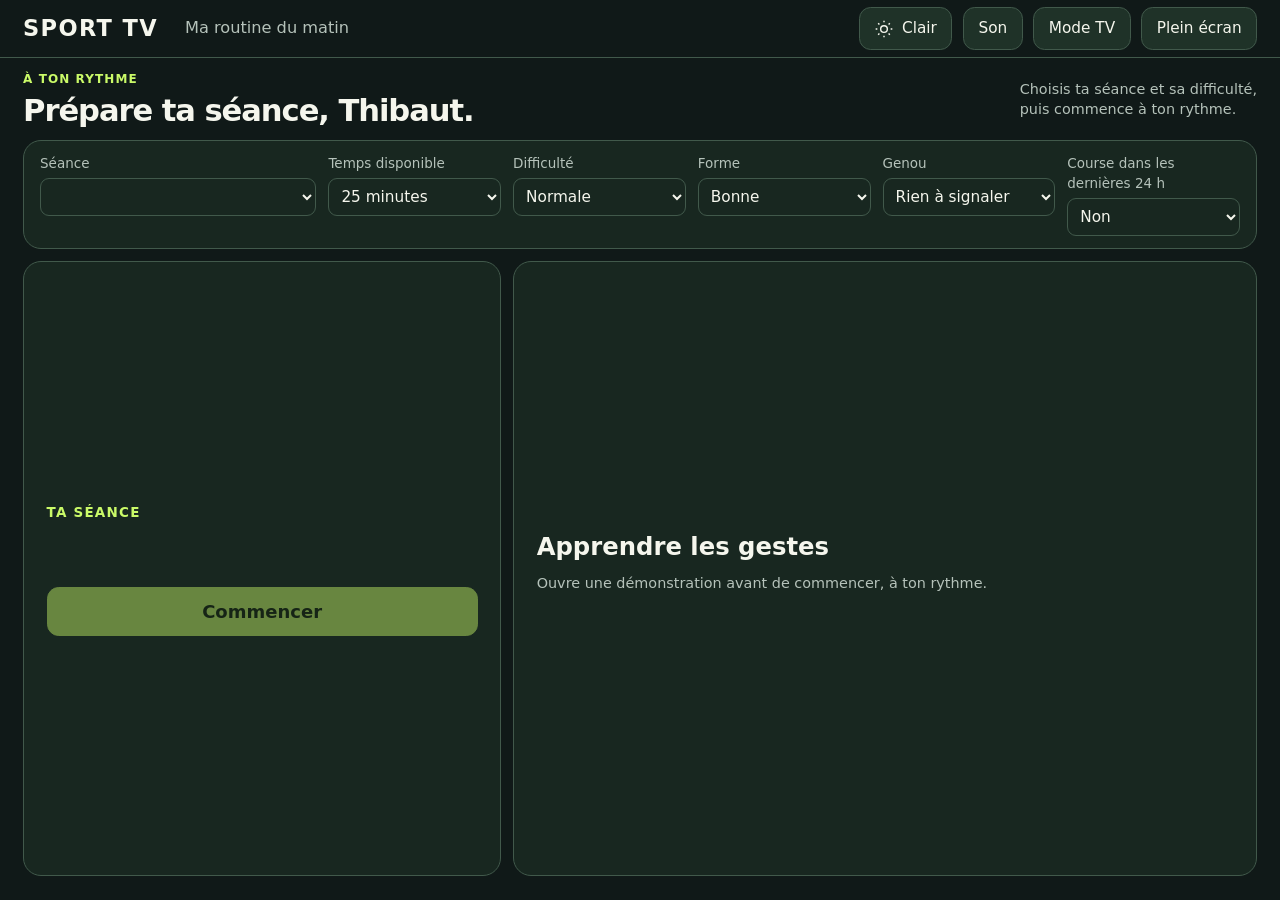
==== commit c1bf8979: "Add workout sounds, French announcements and saved audio controls" ====
--- a/index.html
+++ b/index.html
@@ -1,4 +1,4 @@
-<!doctype html><html lang="fr"><head><meta charset="utf-8"><meta name="viewport" content="width=device-width,initial-scale=1"><title>Sport TV — Ma séance</title><link rel="stylesheet" href="style.css?v=free-1"><link rel="icon" href="data:image/svg+xml,%3Csvg xmlns='http://www.w3.org/2000/svg' viewBox='0 0 32 32'%3E%3Crect width='32' height='32' rx='8' fill='%23101918'/%3E%3Cpath d='M8 11v10m16-10v10M8 16h16' stroke='%23cafa68' stroke-width='4'/%3E%3C/svg%3E"></head><body class="home-active"><header><strong>SPORT TV</strong><span>Ma routine du matin</span><div class="header-actions"><button id="theme-toggle" type="button" aria-label="Passer au thème clair" aria-pressed="false"><svg class="sun" viewBox="0 0 24 24" aria-hidden="true"><circle cx="12" cy="12" r="4"/><path d="M12 2v2m0 16v2M2 12h2m16 0h2M5 5l1.5 1.5m11 11L19 19M5 19l1.5-1.5m11-11L19 5"/></svg><svg class="moon" viewBox="0 0 24 24" aria-hidden="true"><path d="M20.5 14.2A9 9 0 0 1 9.8 3.5 9 9 0 1 0 20.5 14.2Z"/></svg><span class="theme-label">Clair</span></button><button id="tv-toggle" type="button" aria-pressed="false">Mode TV</button><button id="fullscreen">Plein écran</button></div></header><main><section id="setup"><div class="home-heading"><div><p class="eyebrow">À TON RYTHME</p><h1>Prépare ta séance, Thibaut.</h1></div><p class="muted">Choisis ta séance et sa difficulté,<br>puis commence à ton rythme.</p></div><p id="tv-help" class="muted" hidden>Flèches : se déplacer · OK : ouvrir et valider · Retour : fermer un choix</p><div class="settings"><label>Séance<select id="session" autocomplete="off"></select></label><label>Temps disponible<select id="duration" autocomplete="off"><option value="20">20 minutes</option><option value="25" selected>25 minutes</option><option value="30">30 minutes</option></select></label><label>Difficulté<select id="intensity" autocomplete="off"><option value="easy">Facile</option><option value="normal" selected>Normale</option><option value="hard">Soutenue</option></select></label><label>Forme<select id="energy" autocomplete="off"><option value="good">Bonne</option><option value="medium">Moyenne</option><option value="tired">Fatigué</option></select></label><label>Genou<select id="knee" autocomplete="off"><option value="ok">Rien à signaler</option><option value="discomfort">Gêne</option><option value="pain">Douleur</option></select></label><label>Course dans les dernières 24 h<select id="run" autocomplete="off"><option value="no">Non</option><option value="yes">Oui</option></select></label></div><div class="home-content"><section class="session-card"><p class="eyebrow">TA SÉANCE</p><h2 id="title"></h2><p id="summary"></p><p id="notice" role="status"></p><p id="applied" class="muted" role="status"></p><button class="primary" id="start" disabled>Commencer</button></section><section class="demo-library"><h2>Apprendre les gestes</h2><p class="muted">Ouvre une démonstration avant de commencer, à ton rythme.</p><div id="demo-list" class="demo-list"></div></section></div><section class="home-preview"><h2>Au programme</h2><ol id="preview"></ol></section></section><section id="player" hidden>
+<!doctype html><html lang="fr"><head><meta charset="utf-8"><meta name="viewport" content="width=device-width,initial-scale=1"><title>Sport TV — Ma séance</title><link rel="stylesheet" href="style.css?v=audio-1"><link rel="stylesheet" href="tv-layout.css?v=audio-1"><link rel="icon" href="data:image/svg+xml,%3Csvg xmlns='http://www.w3.org/2000/svg' viewBox='0 0 32 32'%3E%3Crect width='32' height='32' rx='8' fill='%23101918'/%3E%3Cpath d='M8 11v10m16-10v10M8 16h16' stroke='%23cafa68' stroke-width='4'/%3E%3C/svg%3E"></head><body class="home-active"><header><strong>SPORT TV</strong><span>Ma routine du matin</span><div class="header-actions"><button id="theme-toggle" type="button" aria-label="Passer au thème clair" aria-pressed="false"><svg class="sun" viewBox="0 0 24 24" aria-hidden="true"><circle cx="12" cy="12" r="4"/><path d="M12 2v2m0 16v2M2 12h2m16 0h2M5 5l1.5 1.5m11 11L19 19M5 19l1.5-1.5m11-11L19 5"/></svg><svg class="moon" viewBox="0 0 24 24" aria-hidden="true"><path d="M20.5 14.2A9 9 0 0 1 9.8 3.5 9 9 0 1 0 20.5 14.2Z"/></svg><span class="theme-label">Clair</span></button><button id="sound-toggle" type="button" aria-controls="sound-dialog" aria-haspopup="dialog" aria-expanded="false">Son</button><button id="tv-toggle" type="button" aria-pressed="false">Mode TV</button><button id="fullscreen">Plein écran</button></div></header><main><section id="setup"><div class="home-heading"><div><p class="eyebrow">À TON RYTHME</p><h1>Prépare ta séance, Thibaut.</h1></div><p class="muted">Choisis ta séance et sa difficulté,<br>puis commence à ton rythme.</p></div><p id="tv-help" class="muted" hidden>Flèches : se déplacer · OK : ouvrir et valider · Retour : fermer un choix</p><div class="settings"><label>Séance<select id="session" autocomplete="off"></select></label><label>Temps disponible<select id="duration" autocomplete="off"><option value="20">20 minutes</option><option value="25" selected>25 minutes</option><option value="30">30 minutes</option></select></label><label>Difficulté<select id="intensity" autocomplete="off"><option value="easy">Facile</option><option value="normal" selected>Normale</option><option value="hard">Soutenue</option></select></label><label>Forme<select id="energy" autocomplete="off"><option value="good">Bonne</option><option value="medium">Moyenne</option><option value="tired">Fatigué</option></select></label><label>Genou<select id="knee" autocomplete="off"><option value="ok">Rien à signaler</option><option value="discomfort">Gêne</option><option value="pain">Douleur</option></select></label><label>Course dans les dernières 24 h<select id="run" autocomplete="off"><option value="no">Non</option><option value="yes">Oui</option></select></label></div><div class="home-content"><section class="session-card"><p class="eyebrow">TA SÉANCE</p><h2 id="title"></h2><p id="summary"></p><p id="notice" role="status"></p><p id="applied" class="muted" role="status"></p><button class="primary" id="start" disabled>Commencer</button></section><section class="demo-library"><h2>Apprendre les gestes</h2><p class="muted">Ouvre une démonstration avant de commencer, à ton rythme.</p><div id="demo-list" class="demo-list"></div></section></div><section class="home-preview"><h2>Au programme</h2><ol id="preview"></ol></section></section><section id="player" hidden>
  <div class="session-status"><p class="eyebrow" id="phase"></p><progress id="progress" max="100" value="0" aria-label="Progression de la séance"></progress><span id="progress-label" aria-hidden="true">0 %</span></div>
  <div class="session-heading"><h1 id="exercise"></h1><p id="target"></p></div>
  <div id="stage" class="stage"><strong id="stage-title"></strong><p id="stage-help"></p></div>
@@ -14,5 +14,42 @@
  <p id="motivation" class="motivation" hidden></p>
  <div class="session-footer"><p id="next"></p><div class="actions"><button class="primary" id="pause">Pause</button><button id="skip">Passer</button><button id="easy">Plus facile</button><button id="stop">Arrêter</button></div></div>
  <p class="session-hint muted"><span class="keyboard-hint">Espace : pause · Flèche droite : passer</span><span class="remote-hint" hidden>Flèches : choisir une commande · OK : activer</span> · Arrête si une douleur apparaît.</p>
-</section><section id="finish" hidden><p class="eyebrow">BILAN</p><h1 id="result"></h1><label>Difficulté<select id="difficulty"><option>Adaptée</option><option>Trop facile</option><option>Trop difficile</option></select></label><label>Genou pendant la séance<select id="feedback-knee"><option>Rien à signaler</option><option>Gêne</option><option>Douleur</option></select></label><button id="download" class="primary">Télécharger mon bilan</button><button id="back">Retour au programme</button><p class="muted">Le bilan reste sur cet appareil. Transmets le fichier à Hermès pour adapter les prochaines séances.</p></section><dialog id="demo-dialog" aria-labelledby="dialog-title"><div class="dialog-heading"><h2 id="dialog-title"></h2><button id="close-demo" aria-label="Fermer la démonstration">Fermer</button></div><div id="dialog-video" class="video-frame"></div><p id="dialog-status" class="video-status" role="status"></p><ul id="dialog-points" class="demo-points"></ul><p id="dialog-avoid" class="avoid"></p><p id="dialog-note" class="muted"></p><div class="source-links"><a id="dialog-original" target="_blank" rel="noopener noreferrer">Vidéo originale</a><a id="dialog-source" target="_blank" rel="noopener noreferrer"></a></div><p class="muted">Observe le geste sans chercher à suivre la vitesse du modèle. Arrête tout mouvement douloureux.</p></dialog><div id="tv-options" class="tv-overlay" hidden><section class="tv-options-card" role="dialog" aria-modal="true" aria-labelledby="tv-options-title"><h2 id="tv-options-title">Choisir</h2><p class="muted">Flèches pour choisir · OK pour valider</p><div id="tv-option-list"></div><button id="tv-options-close" type="button">Annuler</button></section></div><p id="error" role="alert"></p></main><script type="module" src="app.js?v=free-1"></script></body></html>
-
+</section><section id="finish" hidden><p class="eyebrow">BILAN</p><h1 id="result"></h1><label>Difficulté<select id="difficulty"><option>Adaptée</option><option>Trop facile</option><option>Trop difficile</option></select></label><label>Genou pendant la séance<select id="feedback-knee"><option>Rien à signaler</option><option>Gêne</option><option>Douleur</option></select></label><button id="download" class="primary">Télécharger mon bilan</button><button id="back">Retour au programme</button><p class="muted">Le bilan reste sur cet appareil. Transmets le fichier à Hermès pour adapter les prochaines séances.</p></section><dialog id="demo-dialog" aria-labelledby="dialog-title"><div class="dialog-heading"><h2 id="dialog-title"></h2><button id="close-demo" aria-label="Fermer la démonstration">Fermer</button></div><div id="dialog-video" class="video-frame"></div><p id="dialog-status" class="video-status" role="status"></p><ul id="dialog-points" class="demo-points"></ul><p id="dialog-avoid" class="avoid"></p><p id="dialog-note" class="muted"></p><div class="source-links"><a id="dialog-original" target="_blan…540 tokens truncated…US'},{lang:'fr-FR',localService:true}];
+class Context{
+ constructor(){this.currentTime=0;this.destination={};}
+ resume(){resumes++;return Promise.resolve();}
+ createOscillator(){const note={frequency:{},connect(){},disconnect(){},start(at){this.at=at;notes.push(this);},stop(){this.stopped=true;}};return note;}
+ createGain(){return{gain:{setValueAtTime(){},linearRampToValueAtTime(value){if(value>0)this.peak=value;}},connect(){},disconnect(){}};}
+}
+const speech={getVoices:()=>voices,addEventListener(type,fn){this.changed=fn;},cancel(){canceled++;},speak(u){said.push(u);}};
+const view={AudioContext:Context,speechSynthesis:speech,SpeechSynthesisUtterance:class{constructor(text){this.text=text;}}};
+const audio=new WorkoutAudio({view,storage:{getItem:k=>saved.get(k),setItem:(k,v)=>saved.set(k,v)},onChange:()=>updates++});
+assert.equal(audio.mode,'voice');assert.equal(audio.volume,.5);assert.equal(audio.canSpeak,true);
+audio.step({phase:'Échauffement'});assert.equal(notes.length,0);assert.equal(said.length,0,'no autoplay before gesture');
+audio.reset();audio.unlock();audio.step({phase:'Échauffement'});assert.equal(notes.length,2);assert.match(said.at(-1).text,/Échauffement/);assert.equal(said.at(-1).lang,'fr-FR');assert.equal(said.at(-1).voice.localService,true);assert.equal(said.at(-1).volume,.5);
+audio.step({phase:'Préparation',round:1,rounds:3,name:'Gainage sur les coudes'});assert.match(said.at(-1).text,/Premier passage.*Gainage/);
+audio.step({phase:'Préparation',round:1,rounds:3,name:'Gainage côté gauche'});assert(!said.at(-1).text.includes('Premier passage'));
+audio.step({phase:'Préparation',round:2,rounds:3,name:'Gainage sur les coudes'});assert.match(said.at(-1).text,/Deuxième passage/);
+const before=notes.length;
+for(const remaining of [3,2.9,2.8,2,1.9,1,0])audio.tick(4,remaining,{phase:'Exercice'});
+assert.equal(notes.length-before,3,'one beep for each of 3, 2, 1');
+const paused=notes.length;audio.clear();audio.tick(4,1,{phase:'Exercice'});assert.equal(notes.length,paused,'no duplicate countdown after pause');
+audio.tick(5,3,{phase:'Préparation'});assert.equal(notes.length,paused,'no countdown over a recovery/preparation boundary');
+audio.step({phase:'Récupération'});assert.equal(said.at(-1).text,'Repos.');
+audio.complete();assert.match(said.at(-1).text,/Bravo Thibaut/);assert(notes.slice(-3).every(n=>n.frequency.value>0));
+audio.clear();assert.equal(audio.nodes.size,0);
+audio.configure('beep',.25);const voicesBefore=said.length;audio.test();assert.equal(said.length,voicesBefore);assert(resumes>=2);
+audio.configure('mute',1);const mutedNotes=notes.length;audio.test();audio.step({phase:'Exercice'});audio.complete();assert.equal(notes.length,mutedNotes);assert.equal(said.length,voicesBefore);
+audio.configure('voice',0);audio.test();assert.equal(notes.length,mutedNotes);assert.equal(said.length,voicesBefore);
+assert.equal(new WorkoutAudio({view,storage:{getItem:k=>saved.get(k)}}).volume,0,'zero volume persists');
+audio.configure('voice',.75);assert.equal(new WorkoutAudio({view,storage:{getItem:k=>saved.get(k)}}).mode,'voice');
+voices=[];assert.match(audio.status,/bips seuls/);audio.test();assert.equal(said.length,voicesBefore);assert(notes.length>mutedNotes);
+voices=[{lang:'fr-FR',localService:true}];speech.changed();audio.test();assert.equal(said.at(-1).volume,.75);
+said.at(-1).onerror({error:'interrupted'});assert.equal(audio.canSpeak,true);
+said.at(-1).onerror({error:'synthesis-failed'});assert.equal(audio.canSpeak,false);assert.match(audio.status,/bips seuls/);
+const unsupported=new WorkoutAudio({view:{}});unsupported.unlock();unsupported.test();assert.match(unsupported.status,/pas disponible/);
+const denied=new WorkoutAudio({view:{AudioContext:class{constructor(){throw Error('unsupported');}}}});denied.unlock();assert.match(denied.status,/pas disponible/);
+const corrupt=new WorkoutAudio({view,storage:{getItem:()=>'{bad'}});assert.equal(corrupt.volume,.5);
+audio.configure('invalid',-1);assert.equal(audio.volume,.75);
+assert(canceled>0&&updates>0);
+console.log('OK : activation sur geste, voix française, passages, 3/2/1 sans doublon, pause, fin, modes/volume mémorisés, annulation et repli sans voix/audio.');
--- a/style.css
+++ b/style.css
@@ -105,3 +105,10 @@
  #setup .home-preview ol{flex-wrap:wrap;gap:5px}
  #setup .home-preview li{font-size:clamp(11px,1.3vh,15px)}
 }
+/* Audio preferences stay in a compact overlay and work with the TV choice menus. */
+.sound-overlay{position:fixed;inset:0;z-index:20;background:#000b;display:flex;align-items:center;justify-content:center;padding:16px}
+.sound-card{background:var(--panel);color:var(--text);border:1px solid var(--border);border-radius:14px;padding:22px;width:min(540px,100%);max-height:90vh;overflow:auto}
+.sound-card h2{font-size:1.25rem;margin:0}.sound-card .dialog-heading{margin-bottom:12px}
+.sound-fields{display:grid;grid-template-columns:1.3fr 1fr;gap:16px}.sound-fields select,.sound-fields .tv-setting{margin-bottom:0}
+.sound-card p{font-size:.8rem;line-height:1.35}.sound-card>.muted{margin-bottom:0}
+@media(max-width:500px){.header-actions{flex-wrap:wrap;justify-content:flex-end}.sound-card{padding:16px}.sound-fields{gap:10px}}
--- a/tv-layout.css
+++ b/tv-layout.css
@@ -0,0 +1,109 @@
+/* Explicit TV landscape layout, including low CSS resolutions such as 640 x 360.
+   The ordinary desktop and phone styles remain in style.css. */
+@media (orientation:landscape) {
+ :root.tv-mode{--tv-height:100vh;--tv-vh:1vh;--tv-header:clamp(32px,calc(var(--tv-vh)*6),50px);--tv-gap:clamp(4px,calc(var(--tv-vh)*1),10px);--tv-pad:clamp(6px,calc(var(--tv-vh)*1.5),16px);font-size:clamp(11px,calc(var(--tv-vh)*2),18px)}
+ :root.tv-mode body.home-active,:root.tv-mode body.session-active{height:var(--tv-height);overflow:hidden}
+ :root.tv-mode body header{height:var(--tv-header);padding:4px 2vw;gap:12px}
+ :root.tv-mode header strong{font-size:clamp(13px,calc(var(--tv-vh)*2.7),22px)}
+ :root.tv-mode header>span{display:none}
+ :root.tv-mode .header-actions{gap:6px}
+ :root.tv-mode .header-actions button{font-size:clamp(11px,calc(var(--tv-vh)*1.8),16px);padding:4px 9px;min-height:24px}
+ :root.tv-mode #theme-toggle svg{width:15px;height:15px}
+ :root.tv-mode body main{height:calc(var(--tv-height) - var(--tv-header));max-width:none;padding:var(--tv-pad) 2vw}
+ :root.tv-mode button:focus,:root.tv-mode a:focus{outline-width:2px;outline-offset:2px;box-shadow:0 0 0 4px var(--bg)}
+ /* One bounded workspace: video left, timer and primary instructions right. */
+ :root.tv-mode #player{height:100%;display:grid;grid-template-rows:auto auto auto minmax(0,1fr) auto;gap:var(--tv-gap);font-size:inherit;line-height:1.25;min-height:0}
+ :root.tv-mode #player .session-status{gap:8px;min-height:12px}
+ :root.tv-mode #player .session-status .eyebrow{font-size:clamp(10px,calc(var(--tv-vh)*1.65),15px);margin:0;letter-spacing:.03em}
+ :root.tv-mode #player #progress-label{font-size:10px}
+ :root.tv-mode #player .session-heading{display:flex;gap:12px;min-height:0;margin:0;align-items:center}
+ :root.tv-mode #player .session-heading h1{font-size:clamp(18px,calc(var(--tv-vh)*3.7),36px);line-height:1.1;margin:0}
+ :root.tv-mode #player .session-heading #target{margin:0;font-size:clamp(10px,calc(var(--tv-vh)*1.8),17px);max-width:42%;line-height:1.25}
+ :root.tv-mode #player .stage{display:flex;gap:12px;margin:0;padding:4px 8px;min-height:0}
+ :root.tv-mode #player .stage strong{font-size:clamp(11px,calc(var(--tv-vh)*2),19px)}
+ :root.tv-mode #player .stage p{font-size:clamp(10px,calc(var(--tv-vh)*1.75),16px);line-height:1.25;margin:0}
+ :root.tv-mode #player .work{display:grid;grid-template-columns:minmax(0,1.5fr) minmax(0,1fr);grid-template-rows:minmax(56px,.32fr) minmax(0,.68fr);gap:var(--tv-gap);min-height:0}
+ :root.tv-mode #player .media-card,:root.tv-mode #player .rest-panel{grid-column:1;grid-row:1 / 3;min-height:0;min-width:0;padding:var(--tv-gap);border-radius:10px}
+ :root.tv-mode #player .media-card{display:flex;flex-direction:column;gap:4px}
+ :root.tv-mode #player .media-card .video-frame{flex:1;min-height:0;aspect-ratio:auto;overflow:hidden}
+ :root.tv-mode #player .video-frame iframe,:root.tv-mode #player .exercise-illustration{width:100%;height:100%;max-height:100%;object-fit:contain}
+ :root.tv-mode #player .video-tools{min-width:0;flex:none}
+ :root.tv-mode #player .demo-choices{display:flex;gap:4px;margin:0 0 3px;flex-wrap:wrap}
+ :root.tv-mode #player .demo-choices:empty{display:none}
+ :root.tv-mode #player .demo-choices button,:root.tv-mode #player #watch{font-size:clamp(10px,calc(var(--tv-vh)*1.6),14px);padding:3px 6px;line-height:1.2;min-height:22px}
+ :root.tv-mode #player .video-links{gap:4px}
+ :root.tv-mode #player .source-links{display:none}
+ :root.tv-mode #player .video-status{font-size:clamp(10px,calc(var(--tv-vh)*1.5),13px);line-height:1.15;margin:3px 0}
+ :root.tv-mode #player .video-status:empty{display:none}
+ :root.tv-mode #player .timer-card{grid-column:2;grid-row:1;display:flex;align-items:center;justify-content:center;min-height:0;padding:4px;background:var(--panel);gap:0;border-radius:10px}
+ :root.tv-mode #player .clock-face{background:none;border-radius:0;width:auto;max-width:100%;aspect-ratio:auto;display:block}
+ :root.tv-mode #player .clock-face::before{display:none}
+ :root.tv-mode #player #clock{font-size:clamp(32px,calc(var(--tv-vh)*8.5),78px);line-height:1;font-weight:750}
+ :root.tv-mode #player #clock-label{font-size:clamp(10px,calc(var(--tv-vh)*1.6),15px);line-height:1.15;margin:3px 0 0}
+ :root.tv-mode #player .technique-card{grid-column:2;grid-row:2;display:flex;flex-direction:column;justify-content:center;min-height:0;padding:clamp(7px,calc(var(--tv-vh)*1.8),18px);border-radius:10px}
+ :root.tv-mode #player .technique-card h2{font-size:clamp(13px,calc(var(--tv-vh)*2.5),25px);margin:0 0 6px}
+ :root.tv-mode #player #cue{font-size:clamp(11px,calc(var(--tv-vh)*2),20px);line-height:1.35;margin:0}
+ /* Primary cues remain visible; avoid repeating the tutorial transcript. */
+ :root.tv-mode #player #demo-points,:root.tv-mode #player #demo-note{display:none}
+ :root.tv-mode #player #demo-avoid{font-size:clamp(10px,calc(var(--tv-vh)*1.65),16px);line-height:1.25;margin:6px 0 0;padding:4px 7px}
+ :root.tv-mode #player #motivation,:root.tv-mode #player .session-hint{display:none}
+ :root.tv-mode #player .session-footer{display:flex;flex-wrap:nowrap;gap:10px;margin:0;padding:6px 8px;min-height:0}
+ :root.tv-mode #player #next{font-size:clamp(10px,calc(var(--tv-vh)*1.8),17px);line-height:1.2;min-width:0}
+ :root.tv-mode #player .actions{display:flex;width:auto;flex-shrink:0;gap:6px;flex-wrap:nowrap}
+ :root.tv-mode #player .actions button{font-size:clamp(11px,calc(var(--tv-vh)*1.9),18px);padding:5px 10px;min-height:27px;flex:none}
+ :root.tv-mode #player .rest-panel{display:flex;justify-content:center;gap:6px}
+ :root.tv-mode #player .rest-orb{width:clamp(60px,calc(var(--tv-vh)*16),180px);margin:0 auto}
+ :root.tv-mode #player .rest-panel h2{font-size:clamp(16px,calc(var(--tv-vh)*3),30px)}
+ :root.tv-mode #player .rest-panel p{font-size:clamp(11px,calc(var(--tv-vh)*1.9),18px)}
+ :root.tv-mode #player .rest-panel .eyebrow,:root.tv-mode #player .rest-panel .muted{display:none}
+ /* The start screen also stays horizontal, rather than using phone breakpoints. */
+ :root.tv-mode #setup{height:100%;display:grid;grid-template-rows:auto auto auto minmax(0,1fr) auto;gap:var(--tv-gap);font-size:inherit;min-height:0}
+ :root.tv-mode #setup .home-heading{display:flex;align-items:center;min-height:0}
+ :root.tv-mode #setup .home-heading h1{font-size:clamp(18px,calc(var(--tv-vh)*3.4),32px);margin:0}
+ :root.tv-mode #setup .home-heading .eyebrow,:root.tv-mode #setup .home-heading>.muted{display:none}
+ :root.tv-mode #setup #tv-help{font-size:clamp(10px,calc(var(--tv-vh)*1.6),15px);line-height:1.2;margin:0}
+ :root.tv-mode #setup .settings{display:grid;grid-template-columns:minmax(0,1.5fr) repeat(5,minmax(0,1fr));gap:8px;margin:0;padding:7px 9px;background:var(--panel);border:1px solid var(--border);border-radius:10px}
+ :root.tv-mode #setup .settings label{font-size:clamp(10px,calc(var(--tv-vh)*1.7),16px);line-height:1.2;display:flex;flex-direction:column;justify-content:space-between;min-width:0;gap:4px}
+ :root.tv-mode #setup .tv-setting{font-size:clamp(10px,calc(var(--tv-vh)*1.8),17px);padding:5px;min-height:27px;margin:0;white-space:normal;line-height:1.15;border-radius:6px}
+ :root.tv-mode #setup .home-content{display:grid;grid-template-columns:minmax(0,1fr) minmax(0,1.4fr);gap:var(--tv-gap);min-height:0}
+ :root.tv-mode #setup .session-card,:root.tv-mode #setup .demo-library{padding:clamp(8px,calc(var(--tv-vh)*1.6),17px);display:flex;flex-direction:column;justify-content:center;min-height:0;border-radius:10px}
+ :root.tv-mode #setup .session-card .eyebrow{display:none}
+ :root.tv-mode #setup .session-card #title{font-size:clamp(16px,calc(var(--tv-vh)*2.8),28px);line-height:1.15;margin:0 0 4px}
+ :root.tv-mode #setup .session-card #summary,:root.tv-mode #setup .session-card #notice,:root.tv-mode #setup .session-card #applied{font-size:clamp(10px,calc(var(--tv-vh)*1.7),16px);line-height:1.25;margin:3px 0}
+ :root.tv-mode #setup .session-card #start{font-size:clamp(12px,calc(var(--tv-vh)*2),19px);padding:6px;margin-top:6px;min-height:27px}
+ :root.tv-mode #setup .demo-library h2{font-size:clamp(14px,calc(var(--tv-vh)*2.4),24px);margin:0 0 6px}
+ :root.tv-mode #setup .demo-library>.muted{display:none}
+ :root.tv-mode #setup .demo-list{display:grid;grid-template-columns:repeat(3,minmax(0,1fr));gap:5px;min-height:0;overflow:auto;max-height:100%;padding:3px}
+ :root.tv-mode #setup .demo-list button{font-size:clamp(10px,calc(var(--tv-vh)*1.6),15px);line-height:1.15;padding:4px 5px;min-height:24px}
+ :root.tv-mode #setup .home-preview{display:flex;align-items:center;margin:0;padding:5px 8px;gap:8px;border-radius:8px}
+ :root.tv-mode #setup .home-preview h2{font-size:clamp(10px,calc(var(--tv-vh)*1.6),15px);margin:0}
+ :root.tv-mode #setup .home-preview ol{display:flex;flex-wrap:wrap;gap:3px}
+ :root.tv-mode #setup .home-preview li{font-size:clamp(9px,calc(var(--tv-vh)*1.45),14px);line-height:1.2;padding:2px 4px}
+ :root.tv-mode body #error:not(:empty){position:fixed;bottom:6px;top:auto;left:2vw;right:2vw;padding:6px;background:var(--warn-bg);border:1px solid var(--warn);border-radius:6px;font-size:12px;z-index:5}
+ :root.tv-mode #demo-dialog{max-height:90vh;padding:12px}
+ :root.tv-mode #demo-dialog .video-frame{max-height:55vh}
+ :root.tv-mode .tv-options-card{width:min(480px,90vw);max-height:90vh;padding:14px}
+ :root.tv-mode .tv-options-card h2{font-size:20px}
+ :root.tv-mode .tv-options-card>p{font-size:13px;margin:6px 0 10px}
+ :root.tv-mode #tv-option-list{gap:6px;margin:8px 5px 12px}
+ :root.tv-mode #tv-option-list button{font-size:14px;min-height:30px;padding:6px 12px}
+ :root.tv-mode #tv-options-close{font-size:13px;padding:6px 10px}
+}
+@media (orientation:landscape) and (max-height:450px){
+ :root.tv-mode #player #demo-guidance{display:none}
+ :root.tv-mode #player .stage p{display:none}
+ :root.tv-mode #player .session-heading #target{max-width:40%;font-size:10px}
+ :root.tv-mode #player .video-status{font-size:9px}
+ :root.tv-mode #player .rest-panel p{font-size:10px}
+ :root.tv-mode #player .actions button{padding:5px 7px}
+}
+@media(orientation:landscape){
+ :root.tv-mode .sound-card{padding:14px;width:min(480px,92vw);max-height:90vh}
+ :root.tv-mode .sound-card h2{font-size:18px}
+ :root.tv-mode .sound-card .dialog-heading{margin-bottom:8px}
+ :root.tv-mode .sound-fields{gap:12px}
+ :root.tv-mode .sound-fields label{font-size:13px}
+ :root.tv-mode .sound-fields .tv-setting{font-size:14px;min-height:30px;margin:5px 0 0;padding:6px 8px}
+ :root.tv-mode .sound-card button{font-size:13px;padding:6px 10px}
+ :root.tv-mode .sound-card p{font-size:12px;margin:10px 0}
+}
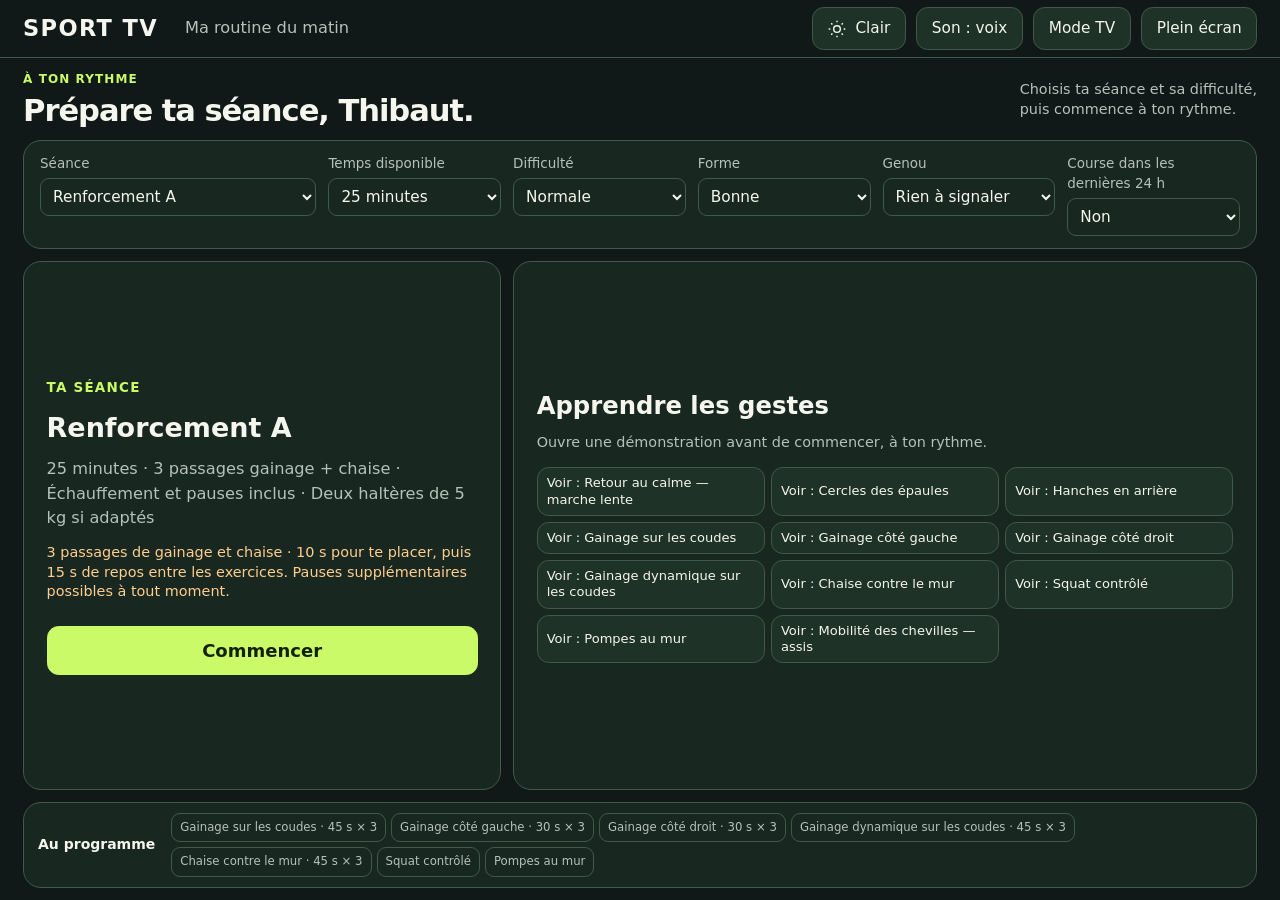
==== commit b3d9fa7c: "Restore the complete audio settings markup and module entry point" ====
--- a/index.html
+++ b/index.html
@@ -14,42 +14,5 @@
  <p id="motivation" class="motivation" hidden></p>
  <div class="session-footer"><p id="next"></p><div class="actions"><button class="primary" id="pause">Pause</button><button id="skip">Passer</button><button id="easy">Plus facile</button><button id="stop">Arrêter</button></div></div>
  <p class="session-hint muted"><span class="keyboard-hint">Espace : pause · Flèche droite : passer</span><span class="remote-hint" hidden>Flèches : choisir une commande · OK : activer</span> · Arrête si une douleur apparaît.</p>
-</section><section id="finish" hidden><p class="eyebrow">BILAN</p><h1 id="result"></h1><label>Difficulté<select id="difficulty"><option>Adaptée</option><option>Trop facile</option><option>Trop difficile</option></select></label><label>Genou pendant la séance<select id="feedback-knee"><option>Rien à signaler</option><option>Gêne</option><option>Douleur</option></select></label><button id="download" class="primary">Télécharger mon bilan</button><button id="back">Retour au programme</button><p class="muted">Le bilan reste sur cet appareil. Transmets le fichier à Hermès pour adapter les prochaines séances.</p></section><dialog id="demo-dialog" aria-labelledby="dialog-title"><div class="dialog-heading"><h2 id="dialog-title"></h2><button id="close-demo" aria-label="Fermer la démonstration">Fermer</button></div><div id="dialog-video" class="video-frame"></div><p id="dialog-status" class="video-status" role="status"></p><ul id="dialog-points" class="demo-points"></ul><p id="dialog-avoid" class="avoid"></p><p id="dialog-note" class="muted"></p><div class="source-links"><a id="dialog-original" target="_blan…540 tokens truncated…US'},{lang:'fr-FR',localService:true}];
-class Context{
- constructor(){this.currentTime=0;this.destination={};}
- resume(){resumes++;return Promise.resolve();}
- createOscillator(){const note={frequency:{},connect(){},disconnect(){},start(at){this.at=at;notes.push(this);},stop(){this.stopped=true;}};return note;}
- createGain(){return{gain:{setValueAtTime(){},linearRampToValueAtTime(value){if(value>0)this.peak=value;}},connect(){},disconnect(){}};}
-}
-const speech={getVoices:()=>voices,addEventListener(type,fn){this.changed=fn;},cancel(){canceled++;},speak(u){said.push(u);}};
-const view={AudioContext:Context,speechSynthesis:speech,SpeechSynthesisUtterance:class{constructor(text){this.text=text;}}};
-const audio=new WorkoutAudio({view,storage:{getItem:k=>saved.get(k),setItem:(k,v)=>saved.set(k,v)},onChange:()=>updates++});
-assert.equal(audio.mode,'voice');assert.equal(audio.volume,.5);assert.equal(audio.canSpeak,true);
-audio.step({phase:'Échauffement'});assert.equal(notes.length,0);assert.equal(said.length,0,'no autoplay before gesture');
-audio.reset();audio.unlock();audio.step({phase:'Échauffement'});assert.equal(notes.length,2);assert.match(said.at(-1).text,/Échauffement/);assert.equal(said.at(-1).lang,'fr-FR');assert.equal(said.at(-1).voice.localService,true);assert.equal(said.at(-1).volume,.5);
-audio.step({phase:'Préparation',round:1,rounds:3,name:'Gainage sur les coudes'});assert.match(said.at(-1).text,/Premier passage.*Gainage/);
-audio.step({phase:'Préparation',round:1,rounds:3,name:'Gainage côté gauche'});assert(!said.at(-1).text.includes('Premier passage'));
-audio.step({phase:'Préparation',round:2,rounds:3,name:'Gainage sur les coudes'});assert.match(said.at(-1).text,/Deuxième passage/);
-const before=notes.length;
-for(const remaining of [3,2.9,2.8,2,1.9,1,0])audio.tick(4,remaining,{phase:'Exercice'});
-assert.equal(notes.length-before,3,'one beep for each of 3, 2, 1');
-const paused=notes.length;audio.clear();audio.tick(4,1,{phase:'Exercice'});assert.equal(notes.length,paused,'no duplicate countdown after pause');
-audio.tick(5,3,{phase:'Préparation'});assert.equal(notes.length,paused,'no countdown over a recovery/preparation boundary');
-audio.step({phase:'Récupération'});assert.equal(said.at(-1).text,'Repos.');
-audio.complete();assert.match(said.at(-1).text,/Bravo Thibaut/);assert(notes.slice(-3).every(n=>n.frequency.value>0));
-audio.clear();assert.equal(audio.nodes.size,0);
-audio.configure('beep',.25);const voicesBefore=said.length;audio.test();assert.equal(said.length,voicesBefore);assert(resumes>=2);
-audio.configure('mute',1);const mutedNotes=notes.length;audio.test();audio.step({phase:'Exercice'});audio.complete();assert.equal(notes.length,mutedNotes);assert.equal(said.length,voicesBefore);
-audio.configure('voice',0);audio.test();assert.equal(notes.length,mutedNotes);assert.equal(said.length,voicesBefore);
-assert.equal(new WorkoutAudio({view,storage:{getItem:k=>saved.get(k)}}).volume,0,'zero volume persists');
-audio.configure('voice',.75);assert.equal(new WorkoutAudio({view,storage:{getItem:k=>saved.get(k)}}).mode,'voice');
-voices=[];assert.match(audio.status,/bips seuls/);audio.test();assert.equal(said.length,voicesBefore);assert(notes.length>mutedNotes);
-voices=[{lang:'fr-FR',localService:true}];speech.changed();audio.test();assert.equal(said.at(-1).volume,.75);
-said.at(-1).onerror({error:'interrupted'});assert.equal(audio.canSpeak,true);
-said.at(-1).onerror({error:'synthesis-failed'});assert.equal(audio.canSpeak,false);assert.match(audio.status,/bips seuls/);
-const unsupported=new WorkoutAudio({view:{}});unsupported.unlock();unsupported.test();assert.match(unsupported.status,/pas disponible/);
-const denied=new WorkoutAudio({view:{AudioContext:class{constructor(){throw Error('unsupported');}}}});denied.unlock();assert.match(denied.status,/pas disponible/);
-const corrupt=new WorkoutAudio({view,storage:{getItem:()=>'{bad'}});assert.equal(corrupt.volume,.5);
-audio.configure('invalid',-1);assert.equal(audio.volume,.75);
-assert(canceled>0&&updates>0);
-console.log('OK : activation sur geste, voix française, passages, 3/2/1 sans doublon, pause, fin, modes/volume mémorisés, annulation et repli sans voix/audio.');
+</section><section id="finish" hidden><p class="eyebrow">BILAN</p><h1 id="result"></h1><label>Difficulté<select id="difficulty"><option>Adaptée</option><option>Trop facile</option><option>Trop difficile</option></select></label><label>Genou pendant la séance<select id="feedback-knee"><option>Rien à signaler</option><option>Gêne</option><option>Douleur</option></select></label><button id="download" class="primary">Télécharger mon bilan</button><button id="back">Retour au programme</button><p class="muted">Le bilan reste sur cet appareil. Transmets le fichier à Hermès pour adapter les prochaines séances.</p></section><dialog id="demo-dialog" aria-labelledby="dialog-title"><div class="dialog-heading"><h2 id="dialog-title"></h2><button id="close-demo" aria-label="Fermer la démonstration">Fermer</button></div><div id="dialog-video" class="video-frame"></div><p id="dialog-status" class="video-status" role="status"></p><ul id="dialog-points" class="demo-points"></ul><p id="dialog-avoid" class="avoid"></p><p id="dialog-note" class="muted"></p><div class="source-links"><a id="dialog-original" target="_blank" rel="noopener noreferrer">Vidéo originale</a><a id="dialog-source" target="_blank" rel="noopener noreferrer"></a></div><p class="muted">Observe le geste sans chercher à suivre la vitesse du modèle. Arrête tout mouvement douloureux.</p></dialog><div id="sound-dialog" class="sound-overlay" hidden><section class="sound-card" role="dialog" aria-modal="true" aria-labelledby="sound-title"><div class="dialog-heading"><h2 id="sound-title">Sons de la séance</h2><button id="close-sound" type="button">Fermer</button></div><div class="sound-fields"><label>Mode sonore<select id="sound-mode"><option value="mute">Muet</option><option value="beep">Bips seuls</option><option value="voice" selected>Bips + voix</option></select></label><label>Volume<select id="sound-volume"><option value="0">0 %</option><option value="25">25 %</option><option value="50" selected>50 %</option><option value="75">75 %</option><option value="100">100 %</option></select></label></div><p id="sound-status" role="status"></p><button id="test-sound" type="button" class="primary">Tester le son</button><p class="muted">Choix mémorisés sur cet appareil. Les sons démarrent avec « Commencer » ou « Tester ». Une séance en cours reste en pause après les réglages.</p></section></div><div id="tv-options" class="tv-overlay" hidden><section class="tv-options-card" role="dialog" aria-modal="true" aria-labelledby="tv-options-title"><h2 id="tv-options-title">Choisir</h2><p class="muted">Flèches pour choisir · OK pour valider</p><div id="tv-option-list"></div><button id="tv-options-close" type="button">Annuler</button></section></div><p id="error" role="alert"></p></main><script type="module" src="app.js?v=audio-1"></script></body></html>
+
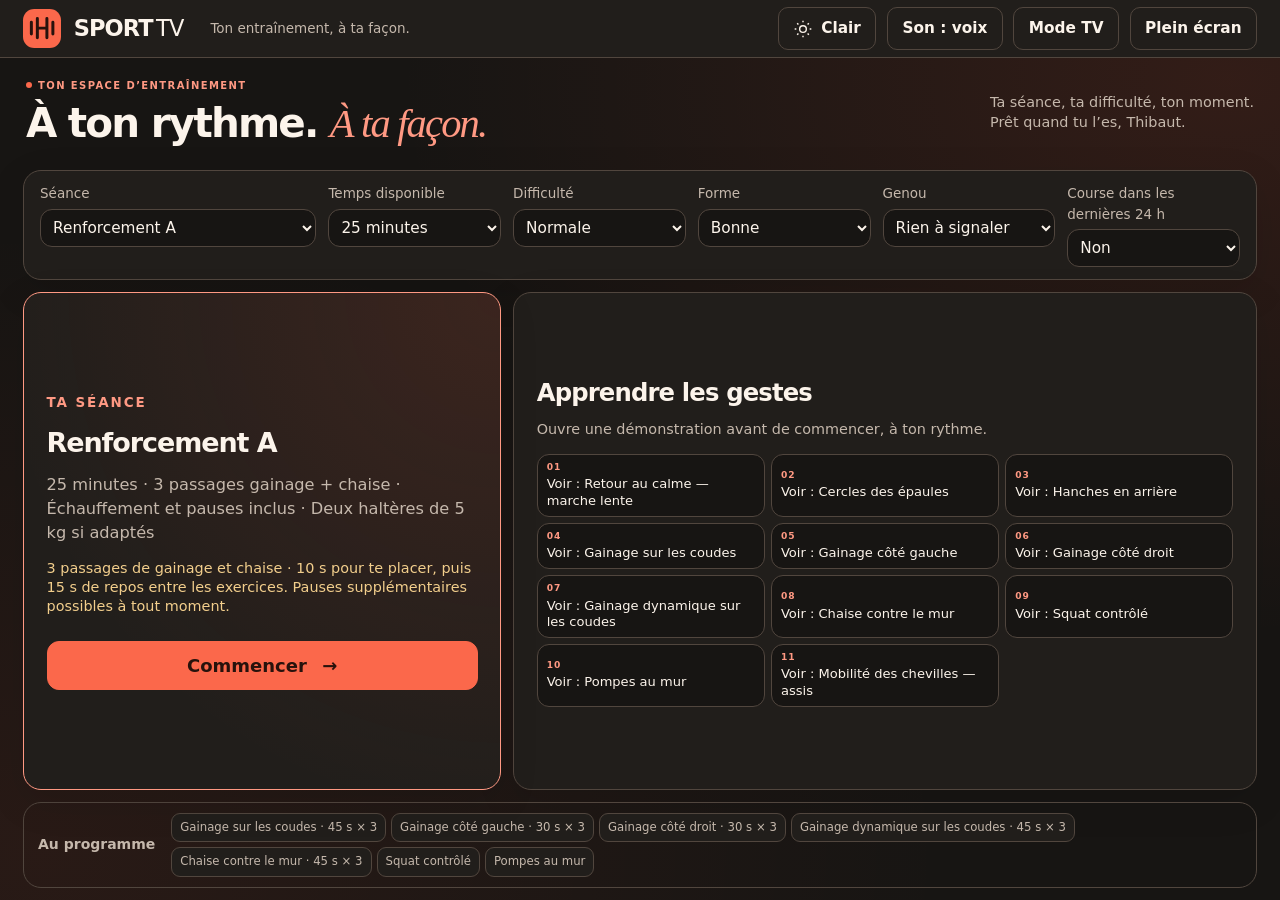
==== commit 4afe5bff: "Adopter une identité crème et corail avec thèmes clair et sombre" ====
--- a/index.html
+++ b/index.html
@@ -1,4 +1,4 @@
-<!doctype html><html lang="fr"><head><meta charset="utf-8"><meta name="viewport" content="width=device-width,initial-scale=1"><title>Sport TV — Ma séance</title><link rel="stylesheet" href="style.css?v=audio-1"><link rel="stylesheet" href="tv-layout.css?v=audio-1"><link rel="icon" href="data:image/svg+xml,%3Csvg xmlns='http://www.w3.org/2000/svg' viewBox='0 0 32 32'%3E%3Crect width='32' height='32' rx='8' fill='%23101918'/%3E%3Cpath d='M8 11v10m16-10v10M8 16h16' stroke='%23cafa68' stroke-width='4'/%3E%3C/svg%3E"></head><body class="home-active"><header><strong>SPORT TV</strong><span>Ma routine du matin</span><div class="header-actions"><button id="theme-toggle" type="button" aria-label="Passer au thème clair" aria-pressed="false"><svg class="sun" viewBox="0 0 24 24" aria-hidden="true"><circle cx="12" cy="12" r="4"/><path d="M12 2v2m0 16v2M2 12h2m16 0h2M5 5l1.5 1.5m11 11L19 19M5 19l1.5-1.5m11-11L19 5"/></svg><svg class="moon" viewBox="0 0 24 24" aria-hidden="true"><path d="M20.5 14.2A9 9 0 0 1 9.8 3.5 9 9 0 1 0 20.5 14.2Z"/></svg><span class="theme-label">Clair</span></button><button id="sound-toggle" type="button" aria-controls="sound-dialog" aria-haspopup="dialog" aria-expanded="false">Son</button><button id="tv-toggle" type="button" aria-pressed="false">Mode TV</button><button id="fullscreen">Plein écran</button></div></header><main><section id="setup"><div class="home-heading"><div><p class="eyebrow">À TON RYTHME</p><h1>Prépare ta séance, Thibaut.</h1></div><p class="muted">Choisis ta séance et sa difficulté,<br>puis commence à ton rythme.</p></div><p id="tv-help" class="muted" hidden>Flèches : se déplacer · OK : ouvrir et valider · Retour : fermer un choix</p><div class="settings"><label>Séance<select id="session" autocomplete="off"></select></label><label>Temps disponible<select id="duration" autocomplete="off"><option value="20">20 minutes</option><option value="25" selected>25 minutes</option><option value="30">30 minutes</option></select></label><label>Difficulté<select id="intensity" autocomplete="off"><option value="easy">Facile</option><option value="normal" selected>Normale</option><option value="hard">Soutenue</option></select></label><label>Forme<select id="energy" autocomplete="off"><option value="good">Bonne</option><option value="medium">Moyenne</option><option value="tired">Fatigué</option></select></label><label>Genou<select id="knee" autocomplete="off"><option value="ok">Rien à signaler</option><option value="discomfort">Gêne</option><option value="pain">Douleur</option></select></label><label>Course dans les dernières 24 h<select id="run" autocomplete="off"><option value="no">Non</option><option value="yes">Oui</option></select></label></div><div class="home-content"><section class="session-card"><p class="eyebrow">TA SÉANCE</p><h2 id="title"></h2><p id="summary"></p><p id="notice" role="status"></p><p id="applied" class="muted" role="status"></p><button class="primary" id="start" disabled>Commencer</button></section><section class="demo-library"><h2>Apprendre les gestes</h2><p class="muted">Ouvre une démonstration avant de commencer, à ton rythme.</p><div id="demo-list" class="demo-list"></div></section></div><section class="home-preview"><h2>Au programme</h2><ol id="preview"></ol></section></section><section id="player" hidden>
+<!doctype html><html lang="fr"><head><meta charset="utf-8"><meta name="viewport" content="width=device-width,initial-scale=1"><title>Sport TV — Ma séance</title><link rel="stylesheet" href="style.css?v=audio-1"><link rel="stylesheet" href="tv-layout.css?v=audio-1"><link rel="stylesheet" href="design.css?v=corail-1"><link rel="icon" href="data:image/svg+xml,%3Csvg xmlns='http://www.w3.org/2000/svg' viewBox='0 0 32 32'%3E%3Crect width='32' height='32' rx='8' fill='%23fb5436'/%3E%3Cpath d='M8 11v10m16-10v10M8 16h16' stroke='%23211510' stroke-width='4'/%3E%3C/svg%3E"></head><body class="home-active"><header><strong class="brand"><svg viewBox="0 0 32 32" aria-hidden="true"><path d="M7 11v10m5-13v16m8-16v16m5-13v10M12 16h8"/></svg><span>SPORT<span class="brand-tv">TV</span></span></strong><span>Ton entraînement, à ta façon.</span><div class="header-actions"><button id="theme-toggle" type="button" aria-label="Passer au thème clair" aria-pressed="false"><svg class="sun" viewBox="0 0 24 24" aria-hidden="true"><circle cx="12" cy="12" r="4"/><path d="M12 2v2m0 16v2M2 12h2m16 0h2M5 5l1.5 1.5m11 11L19 19M5 19l1.5-1.5m11-11L19 5"/></svg><svg class="moon" viewBox="0 0 24 24" aria-hidden="true"><path d="M20.5 14.2A9 9 0 0 1 9.8 3.5 9 9 0 1 0 20.5 14.2Z"/></svg><span class="theme-label">Clair</span></button><button id="sound-toggle" type="button" aria-controls="sound-dialog" aria-haspopup="dialog" aria-expanded="false">Son</button><button id="tv-toggle" type="button" aria-pressed="false">Mode TV</button><button id="fullscreen">Plein écran</button></div></header><main><section id="setup"><div class="home-heading"><div><p class="eyebrow">TON ESPACE D’ENTRAÎNEMENT</p><h1>À ton rythme. <em>À ta façon.</em></h1></div><p class="muted">Ta séance, ta difficulté, ton moment.<br>Prêt quand tu l’es, Thibaut.</p></div><p id="tv-help" class="muted" hidden>Flèches : se déplacer · OK : ouvrir et valider · Retour : fermer un choix</p><div class="settings"><label>Séance<select id="session" autocomplete="off"></select></label><label>Temps disponible<select id="duration" autocomplete="off"><option value="20">20 minutes</option><option value="25" selected>25 minutes</option><option value="30">30 minutes</option></select></label><label>Difficulté<select id="intensity" autocomplete="off"><option value="easy">Facile</option><option value="normal" selected>Normale</option><option value="hard">Soutenue</option></select></label><label>Forme<select id="energy" autocomplete="off"><option value="good">Bonne</option><option value="medium">Moyenne</option><option value="tired">Fatigué</option></select></label><label>Genou<select id="knee" autocomplete="off"><option value="ok">Rien à signaler</option><option value="discomfort">Gêne</option><option value="pain">Douleur</option></select></label><label>Course dans les dernières 24 h<select id="run" autocomplete="off"><option value="no">Non</option><option value="yes">Oui</option></select></label></div><div class="home-content"><section class="session-card"><p class="eyebrow">TA SÉANCE</p><h2 id="title"></h2><p id="summary"></p><p id="notice" role="status"></p><p id="applied" class="muted" role="status"></p><button class="primary" id="start" disabled>Commencer</button></section><section class="demo-library"><h2>Apprendre les gestes</h2><p class="muted">Ouvre une démonstration avant de commencer, à ton rythme.</p><div id="demo-list" class="demo-list"></div></section></div><section class="home-preview"><h2>Au programme</h2><ol id="preview"></ol></section></section><section id="player" hidden>
  <div class="session-status"><p class="eyebrow" id="phase"></p><progress id="progress" max="100" value="0" aria-label="Progression de la séance"></progress><span id="progress-label" aria-hidden="true">0 %</span></div>
  <div class="session-heading"><h1 id="exercise"></h1><p id="target"></p></div>
  <div id="stage" class="stage"><strong id="stage-title"></strong><p id="stage-help"></p></div>
--- a/design.css
+++ b/design.css
@@ -0,0 +1,100 @@
+/* Warm editorial identity, inspired by the reference's cream and coral palette.
+   Geometry belongs to style.css and tv-layout.css: these styles dress both. */
+:root {
+ --bg:#171513;--panel:#211e1b;--soft:#2b2622;--text:#fcf4eb;--muted:#c5b8ac;
+ --border:#51463e;--accent:#ff9983;--ink:#27120c;--cta:#fb684b;
+ --warn:#f2ce8c;--warn-bg:#352b1d;--danger:#ffaaa1;--danger-bg:#382320;
+ --glow:rgba(251,84,54,.12);--tint:rgba(251,84,54,.08);
+ --shadow:0 12px 40px #0000001a;
+ font-family:"Avenir Next",Manrope,system-ui,sans-serif;
+}
+:root[data-theme="light"] {
+ --bg:#faf2e8;--panel:#fffcf8;--soft:#f3e6d9;--text:#2b211b;--muted:#6c5b4e;
+ --border:#d8c6b5;--accent:#b93620;--ink:#291109;--cta:#fb684b;
+ --warn:#795217;--warn-bg:#f5e7c9;--danger:#a12e26;--danger-bg:#fbe4df;
+ --glow:rgba(251,84,54,.16);--tint:rgba(251,84,54,.06);
+ --shadow:0 12px 40px #71401c0a;
+}
+body {
+ background:radial-gradient(ellipse at 96% 9%,var(--glow),transparent 48%),
+ radial-gradient(ellipse at 3% 95%,var(--tint),transparent 52%),var(--bg);
+ min-height:100vh;
+}
+header {background:var(--panel);border-color:var(--border)}
+header strong.brand {display:flex;align-items:center;gap:.55em;letter-spacing:-.04em;line-height:1;font-weight:850}
+.brand>svg {width:1.7em;height:1.7em;flex:none;background:var(--cta);border-radius:.5em;stroke:var(--ink);stroke-width:2.5;fill:none;stroke-linecap:round}
+.brand-tv {font-weight:450;margin-left:.15em}
+header>span {font-size:.75rem}
+button,select {border-radius:12px}
+button {transition:background-color .15s,border-color .15s,box-shadow .15s}
+button:hover {filter:none;background:var(--panel);border-color:var(--accent)}
+button.primary,#tv-option-list button[aria-pressed="true"] {
+ background:var(--cta);color:var(--ink);border-color:var(--cta);font-weight:800;
+}
+button.primary:hover {box-shadow:0 5px 24px var(--glow)}
+button:focus-visible,select:focus-visible,summary:focus-visible,a:focus-visible {outline-color:var(--accent)}
+select,.tv-setting {background:var(--bg)}
+.header-actions button {background:transparent;border-color:var(--border);font-weight:650;border-radius:10px}
+.header-actions button:hover {background:var(--soft)}
+h1,h2 {font-weight:800;letter-spacing:-.04em}
+.eyebrow {font-size:.7rem;font-weight:800;letter-spacing:.14em}
+.home-heading h1 {letter-spacing:-.045em;line-height:1.12}
+.home-heading h1 em {font-family:Georgia,"Times New Roman",serif;font-weight:500;color:var(--accent);white-space:nowrap}
+.home-heading>.muted {font-size:.8rem}
+.home-heading .eyebrow::before {content:"";display:inline-block;width:6px;height:6px;border-radius:50%;background:var(--cta);margin:0 .6em .12em 0}
+.session-card,#setup .demo-library,.home-preview,.settings,.media-card,.timer-card,.technique-card,.session-footer {
+ box-shadow:var(--shadow);
+}
+#setup .session-card {
+ background:radial-gradient(ellipse at 100% 0%,var(--glow),transparent 75%),var(--panel);
+ border-color:var(--accent);position:relative;overflow:hidden;
+}
+#setup .session-card #title {letter-spacing:-.04em}
+#setup #start::after {content:" →";margin-left:.5em}
+#setup .demo-library h2 {letter-spacing:-.035em}
+#setup .demo-list {counter-reset:movement}
+#setup .demo-list button {counter-increment:movement;position:relative;background:var(--bg);border-color:var(--border)}
+#setup .demo-list button::before {content:counter(movement,decimal-leading-zero);display:block;color:var(--accent);font-size:.7em;letter-spacing:.1em;margin-bottom:.3em;font-weight:800}
+#setup .demo-list button:hover {background:var(--soft);border-color:var(--accent)}
+.home-preview {box-shadow:none;background:transparent}
+.home-preview h2 {color:var(--muted);font-weight:650;letter-spacing:0}
+.home-preview li {background:var(--panel)}
+.stage {background:var(--tint)}
+.timer-card {background:var(--panel)}
+#clock {color:var(--accent);font-weight:800}
+.clock-face {background:conic-gradient(var(--cta) var(--remaining),var(--border) 0)}
+.technique-card h2 {color:var(--accent)}
+.motivation {background:var(--tint);color:var(--text);border:1px solid var(--border);font-weight:600}
+.rest-panel {background:radial-gradient(ellipse at center,var(--glow),transparent 80%),var(--panel)}
+.rest-orb-core {background:radial-gradient(circle at 35% 30%,#ffe1ba,#fb8969 55%,#bd482c)}
+progress {accent-color:var(--cta)}
+progress::-webkit-progress-bar {background:var(--soft);border-radius:20px}
+progress::-webkit-progress-value {background:var(--cta);border-radius:20px}
+progress::-moz-progress-bar {background:var(--cta);border-radius:20px}
+.tv-options-card,.sound-card,dialog {box-shadow:0 24px 90px #0005}
+.tv-options-card {border-width:1px}
+.tv-overlay,.sound-overlay {background:#100b08cc}
+.sound-card h2,.dialog-heading h2 {letter-spacing:-.035em}
+#finish {max-width:760px;margin:auto}
+#finish label {margin-bottom:1rem}
+#finish button {margin:.3rem .3rem .3rem 0}
+/* Keep the tested TV geometry, including the small-height control targets. */
+@media(orientation:landscape) {
+ :root.tv-mode #setup .home-heading h1 {font-size:clamp(18px,calc(var(--tv-vh)*3.4),32px)}
+ :root.tv-mode #setup .demo-list button::before {display:inline;margin:0 .55em 0 0;font-size:.8em}
+ :root.tv-mode #setup .home-preview {background:transparent;box-shadow:none}
+ :root.tv-mode #player .timer-card {background:var(--panel)}
+ :root.tv-mode #setup .tv-setting {background:var(--bg)}
+}
+@media(min-width:900px) and (min-height:600px) {
+ :root:not(.tv-mode) #setup .home-heading {padding:8px 3px 12px}
+ :root:not(.tv-mode) #setup .home-heading h1 {font-size:clamp(28px,4.5vh,48px)}
+ :root:not(.tv-mode) #setup .home-heading .eyebrow {margin-bottom:8px;font-size:10px}
+}
+@media(max-width:500px) {
+ header strong.brand {gap:.3em}
+ .brand>svg {width:1.5em;height:1.5em}
+ .home-heading h1 {font-size:2rem}
+ .home-heading h1 em {display:block}
+}
+@media(prefers-reduced-motion:reduce) {button {transition:none}}
